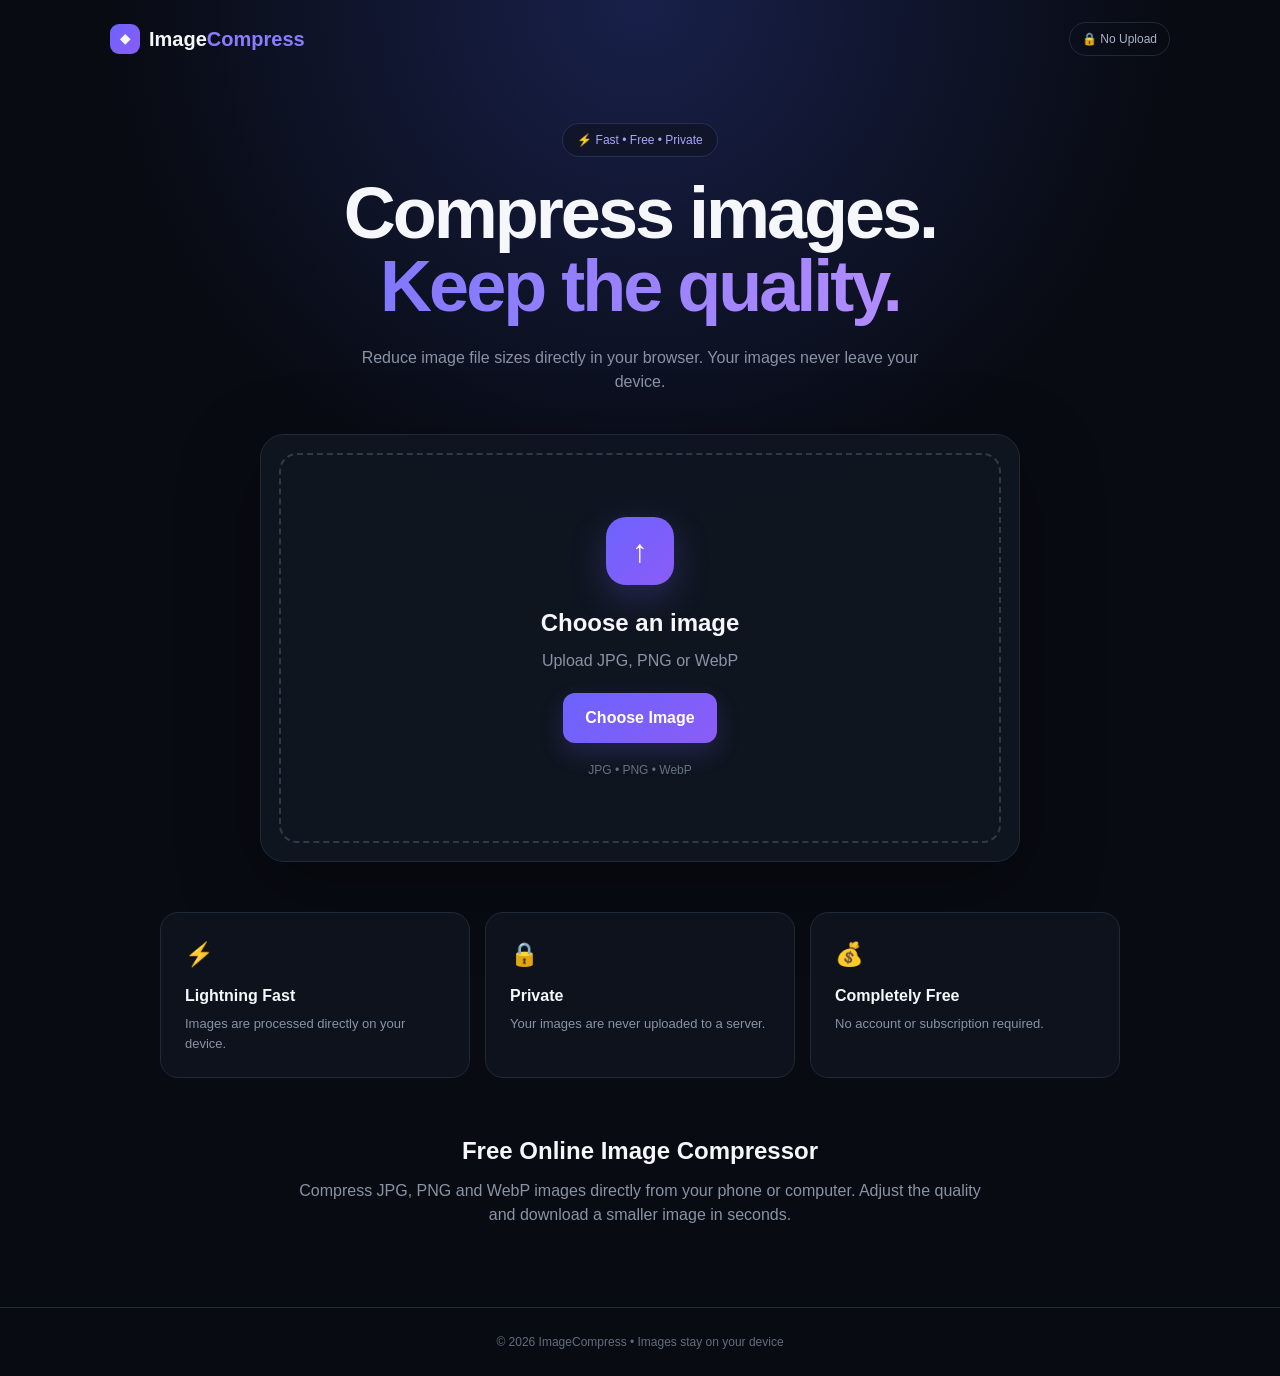
==== index.html @ a323fa03 "Update index.html" ====
<!DOCTYPE html>
<html lang="en">

<head>
    <meta charset="UTF-8">

    <meta name="viewport"
          content="width=device-width, initial-scale=1.0">

    <meta name="description"
          content="Compress JPG, PNG and WebP images online for free. Fast, private and easy to use.">

    <meta name="keywords"
          content="image compressor, compress JPG, compress PNG, compress WebP, image resizer">

    <meta name="theme-color" content="#080b12">

    <title>Free Image Compressor — JPG, PNG & WebP</title>

    <link rel="stylesheet" href="style.css">
</head>

<body>

<header class="navbar">

    <div class="logo">
        <span class="logo-icon">◆</span>

        <span>
            Image<span class="logo-highlight">Compress</span>
        </span>
    </div>

    <span class="privacy-badge">
        🔒 No Upload
    </span>

</header>


<main>

<section class="hero">

    <div class="hero-badge">
        ⚡ Fast • Free • Private
    </div>

    <h1>
        Compress images.<br>
        <span>Keep the quality.</span>
    </h1>

    <p class="hero-text">
        Reduce image file sizes directly in your browser.
        Your images never leave your device.
    </p>

</section>


<section class="compressor-card">

    <!-- UPLOAD -->

    <div id="uploadArea" class="upload-area">

        <div class="upload-icon">
            ↑
        </div>

        <h2>Choose an image</h2>

        <p>
            Upload JPG, PNG or WebP
        </p>

        <label
            for="fileInput"
            class="choose-button">

            Choose Image

        </label>

        <input
            type="file"
            id="fileInput"
            accept="image/jpeg,image/png,image/webp"
            hidden
        >

        <div class="supported">
            JPG • PNG • WebP
        </div>

    </div>


    <!-- EDITOR -->

    <div
        id="editor"
        class="editor hidden">


        <!-- IMAGE -->

        <div class="image-preview">

            <img
                id="previewImage"
                alt="Selected image">

        </div>


        <!-- FILE INFO -->

        <div class="file-info">

            <div>

                <span class="label">
                    Original
                </span>

                <strong id="originalSize">
                    —
                </strong>

            </div>


            <div>

                <span class="label">
                    Compressed
                </span>

                <strong id="compressedSize">
                    —
                </strong>

            </div>

        </div>


        <!-- FORMAT -->

        <div class="control">

            <div class="control-header">

                <label for="format">
                    Output format
                </label>

            </div>


            <select id="format">

                <option value="auto">
                    Auto
                </option>

                <option value="jpeg">
                    JPG
                </option>

                <option value="webp">
                    WebP
                </option>

                <option value="png">
                    PNG
                </option>

            </select>


            <p class="control-help">
                WebP usually gives the best size-to-quality ratio.
            </p>

        </div>


        <!-- QUALITY -->

        <div class="control quality-control">

            <div class="control-header">

                <label for="quality">
                    Compression quality
                </label>

                <span id="qualityValue">
                    80%
                </span>

            </div>


            <input
                type="range"
                id="quality"
                min="10"
                max="100"
                value="80"
            >

        </div>


        <!-- RESULT -->

        <div
            class="result hidden"
            id="result">

            <div class="saving">

                <span>
                    You saved
                </span>

                <strong id="savingPercent">
                    0%
                </strong>

            </div>

        </div>


        <!-- BUTTONS -->

        <div class="actions">

            <button
                id="compressButton"
                class="primary-button">

                Compress Image

            </button>


            <button
                id="downloadButton"
                class="download-button hidden">

                Download Image

            </button>


            <button
                id="resetButton"
                class="reset-button">

                Choose Another

            </button>

        </div>

    </div>

</section>


<!-- FEATURES -->

<section class="features">

    <div class="feature">

        <div class="feature-icon">
            ⚡
        </div>

        <h3>
            Lightning Fast
        </h3>

        <p>
            Images are processed directly on your device.
        </p>

    </div>


    <div class="feature">

        <div class="feature-icon">
            🔒
        </div>

        <h3>
            Private
        </h3>

        <p>
            Your images are never uploaded to a server.
        </p>

    </div>


    <div class="feature">

        <div class="feature-icon">
            💰
        </div>

        <h3>
            Completely Free
        </h3>

        <p>
            No account or subscription required.
        </p>

    </div>

</section>


<!-- SEO CONTENT -->

<section class="info">

    <h2>
        Free Online Image Compressor
    </h2>

    <p>
        Compress JPG, PNG and WebP images directly from
        your phone or computer. Adjust the quality and
        download a smaller image in seconds.
    </p>

</section>

</main>


<footer>

    <p>
        © 2026 ImageCompress
        • Images stay on your device
    </p>

</footer>


<script src="script.js"></script>

</body>

</html>
---- style.css ----
* {
    margin: 0;
    padding: 0;
    box-sizing: border-box;
}

:root {
    --bg: #080b12;
    --card: #101621;
    --border: #202938;
    --text: #f5f7fb;
    --muted: #8993a5;
    --accent: #6c63ff;
    --accent2: #8b5cf6;
    --success: #35d07f;
}

body {
    min-height: 100vh;
    background:
        radial-gradient(circle at 50% 0%, #18204a 0%, transparent 35%),
        var(--bg);
    color: var(--text);
    font-family: Arial, Helvetica, sans-serif;
    line-height: 1.5;
}

.navbar {
    width: 100%;
    max-width: 1100px;
    margin: auto;
    padding: 22px 20px;
    display: flex;
    align-items: center;
    justify-content: space-between;
}

.logo {
    display: flex;
    align-items: center;
    gap: 9px;
    font-size: 20px;
    font-weight: 700;
}

.logo-icon {
    width: 30px;
    height: 30px;
    display: grid;
    place-items: center;
    border-radius: 9px;
    background: linear-gradient(135deg, var(--accent), var(--accent2));
    font-size: 13px;
}

.logo-highlight {
    color: #8b7cff;
}

.privacy-badge {
    padding: 7px 12px;
    border: 1px solid var(--border);
    border-radius: 20px;
    color: #aab3c3;
    font-size: 12px;
}

main {
    width: 100%;
    max-width: 1000px;
    margin: auto;
    padding: 45px 20px 80px;
}

.hero {
    text-align: center;
    max-width: 720px;
    margin: 0 auto 40px;
}

.hero-badge {
    display: inline-block;
    padding: 7px 14px;
    border: 1px solid #292e52;
    background: #11152a;
    color: #aaa4ff;
    border-radius: 30px;
    font-size: 12px;
    margin-bottom: 20px;
}

.hero h1 {
    font-size: clamp(42px, 8vw, 72px);
    line-height: 1.02;
    letter-spacing: -3px;
}

.hero h1 span {
    background: linear-gradient(90deg, #8178ff, #b28cff);
    -webkit-background-clip: text;
    background-clip: text;
    color: transparent;
}

.hero-text {
    max-width: 600px;
    margin: 22px auto 0;
    color: var(--muted);
    font-size: 16px;
}

.compressor-card {
    max-width: 760px;
    margin: auto;
    padding: 18px;
    border: 1px solid var(--border);
    background: rgba(16, 22, 33, 0.92);
    border-radius: 24px;
    box-shadow: 0 25px 80px rgba(0, 0, 0, 0.35);
}

.upload-area {
    min-height: 390px;
    border: 2px dashed #30394a;
    border-radius: 18px;
    display: flex;
    flex-direction: column;
    align-items: center;
    justify-content: center;
    padding: 30px 20px;
    text-align: center;
    transition: 0.25s ease;
}

.upload-area:hover,
.upload-area.dragging {
    border-color: var(--accent);
    background: rgba(108, 99, 255, 0.05);
}

.upload-icon {
    width: 68px;
    height: 68px;
    border-radius: 20px;
    display: grid;
    place-items: center;
    font-size: 32px;
    color: white;
    background: linear-gradient(135deg, var(--accent), var(--accent2));
    box-shadow: 0 12px 35px rgba(108, 99, 255, 0.25);
    margin-bottom: 20px;
}

.upload-area h2 {
    font-size: 24px;
}

.upload-area p {
    color: var(--muted);
    margin: 8px 0 20px;
}

.choose-button,
button {
    border: none;
    cursor: pointer;
    font: inherit;
}

.choose-button {
    padding: 13px 22px;
    border-radius: 12px;
    color: white;
    font-weight: 700;
    background: linear-gradient(135deg, var(--accent), var(--accent2));
    box-shadow: 0 10px 25px rgba(108, 99, 255, 0.2);
}

.supported {
    margin-top: 18px;
    color: #667184;
    font-size: 12px;
}

.hidden {
    display: none !important;
}

.editor {
    padding: 12px;
}

.image-preview {
    width: 100%;
    min-height: 250px;
    max-height: 450px;
    border-radius: 16px;
    overflow: hidden;
    background:
        repeating-conic-gradient(#202631 0% 25%, #171c25 0% 50%)
        50% / 24px 24px;
    display: flex;
    justify-content: center;
    align-items: center;
}

.image-preview img {
    max-width: 100%;
    max-height: 450px;
    display: block;
    object-fit: contain;
}

.file-info {
    display: grid;
    grid-template-columns: 1fr 1fr;
    gap: 12px;
    margin: 18px 0;
}

.file-info > div {
    padding: 15px;
    border: 1px solid var(--border);
    background: #0c111a;
    border-radius: 14px;
}

.label {
    display: block;
    color: var(--muted);
    font-size: 12px;
    margin-bottom: 4px;
}

.file-info strong {
    font-size: 18px;
}

.control {
    padding: 18px;
    border: 1px solid var(--border);
    border-radius: 16px;
    background: #0c111a;
}

.control-header {
    display: flex;
    justify-content: space-between;
    margin-bottom: 14px;
}

.control-header label {
    font-weight: 600;
}

#qualityValue {
    color: #aaa4ff;
    font-weight: 700;
}

input[type="range"] {
    width: 100%;
    accent-color: var(--accent);
}

.result {
    margin-top: 14px;
    padding: 15px;
    border-radius: 14px;
    background: rgba(53, 208, 127, 0.08);
    border: 1px solid rgba(53, 208, 127, 0.2);
}

.saving {
    display: flex;
    align-items: center;
    justify-content: space-between;
    color: #9da8b8;
}

.saving strong {
    color: var(--success);
    font-size: 22px;
}

.actions {
    display: grid;
    gap: 10px;
    margin-top: 16px;
}

.primary-button,
.download-button,
.reset-button {
    width: 100%;
    padding: 14px;
    border-radius: 12px;
    font-weight: 700;
}

.primary-button {
    color: white;
    background: linear-gradient(135deg, var(--accent), var(--accent2));
}

.download-button {
    color: white;
    background: #208a5a;
}

.reset-button {
    color: #aeb7c6;
    background: #171d28;
    border: 1px solid var(--border);
}

.features {
    display: grid;
    grid-template-columns: repeat(3, 1fr);
    gap: 15px;
    margin: 50px auto 0;
}

.feature {
    padding: 24px;
    border: 1px solid var(--border);
    background: rgba(16, 22, 33, 0.7);
    border-radius: 18px;
}

.feature-icon {
    font-size: 23px;
    margin-bottom: 13px;
}

.feature h3 {
    font-size: 16px;
    margin-bottom: 6px;
}

.feature p {
    color: var(--muted);
    font-size: 13px;
}

.info {
    max-width: 700px;
    margin: 55px auto 0;
    text-align: center;
}

.info h2 {
    margin-bottom: 10px;
}

.info p {
    color: var(--muted);
}

footer {
    border-top: 1px solid var(--border);
    padding: 25px 20px;
    text-align: center;
    color: #626d7d;
    font-size: 12px;
}

@media (max-width: 650px) {

    .navbar {
        padding: 17px 15px;
    }

    .privacy-badge {
        font-size: 10px;
    }

    main {
        padding: 35px 14px 60px;
    }

    .hero h1 {
        font-size: 44px;
        letter-spacing: -2px;
    }

    .hero-text {
        font-size: 14px;
    }

    .compressor-card {
        padding: 10px;
        border-radius: 20px;
    }

    .upload-area {
        min-height: 330px;
    }

    .features {
        grid-template-columns: 1fr;
    }

    .feature {
        padding: 20px;
    }

    .file-info {
        grid-template-columns: 1fr;
    }
}
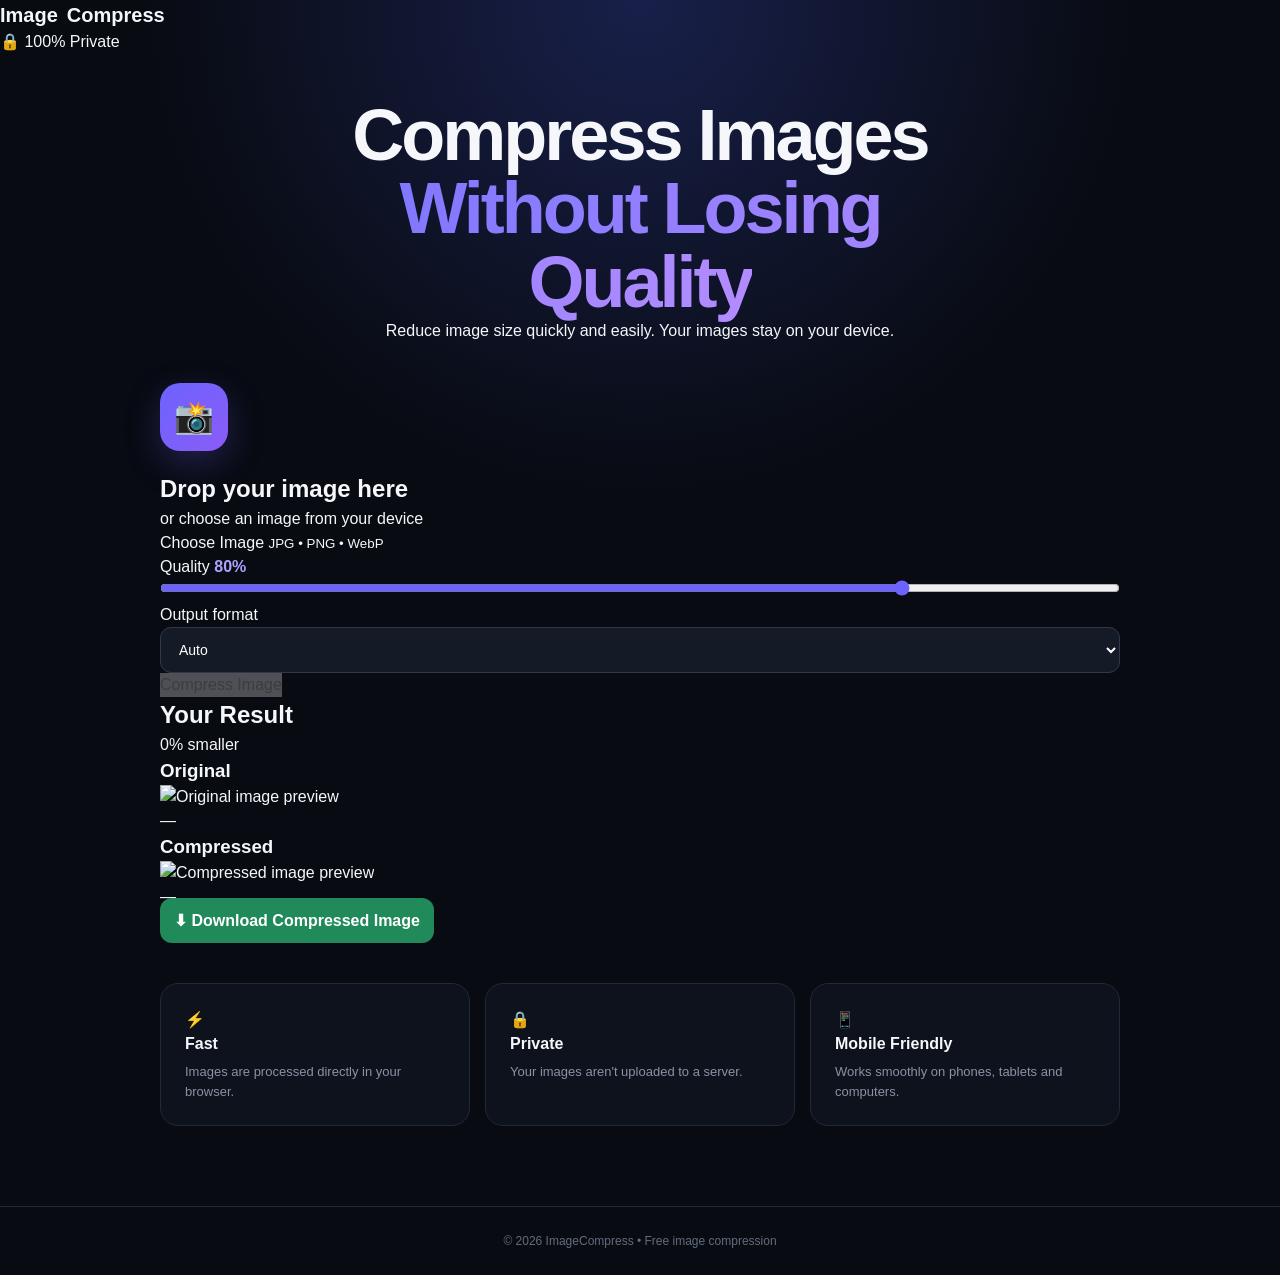
==== commit 3ce2a8c8: "Update index.html" ====
--- a/index.html
+++ b/index.html
@@ -1,368 +1,160 @@
 <!DOCTYPE html>
 <html lang="en">
+<head>
+  <meta charset="UTF-8">
+  <meta name="viewport" content="width=device-width, initial-scale=1.0">
 
-<head>
-    <meta charset="UTF-8">
+  <title>ImageCompress — Compress Images Online</title>
+  <meta name="description" content="Compress JPG, PNG and WebP images online for free. Fast, private and easy to use.">
+  <meta name="keywords" content="image compressor, compress image, JPG compressor, PNG compressor, WebP compressor">
 
-    <meta name="viewport"
-          content="width=device-width, initial-scale=1.0">
-
-    <meta name="description"
-          content="Compress JPG, PNG and WebP images online for free. Fast, private and easy to use.">
-
-    <meta name="keywords"
-          content="image compressor, compress JPG, compress PNG, compress WebP, image resizer">
-
-    <meta name="theme-color" content="#080b12">
-
-    <title>Free Image Compressor — JPG, PNG & WebP</title>
-
-    <link rel="stylesheet" href="style.css">
+  <link rel="stylesheet" href="style.css">
 </head>
 
 <body>
 
-<header class="navbar">
+  <header class="header">
+    <div class="logo">Image<span>Compress</span></div>
+    <div class="privacy">🔒 100% Private</div>
+  </header>
 
-    <div class="logo">
-        <span class="logo-icon">◆</span>
+  <main>
 
-        <span>
-            Image<span class="logo-highlight">Compress</span>
-        </span>
-    </div>
+    <section class="hero">
+      <h1>Compress Images<br><span>Without Losing Quality</span></h1>
+      <p>Reduce image size quickly and easily. Your images stay on your device.</p>
+    </section>
 
-    <span class="privacy-badge">
-        🔒 No Upload
-    </span>
+    <section class="compressor">
 
-</header>
+      <div class="upload-box" id="uploadBox">
 
+        <div class="upload-icon">📸</div>
 
-<main>
+        <h2>Drop your image here</h2>
+        <p>or choose an image from your device</p>
 
-<section class="hero">
-
-    <div class="hero-badge">
-        ⚡ Fast • Free • Private
-    </div>
-
-    <h1>
-        Compress images.<br>
-        <span>Keep the quality.</span>
-    </h1>
-
-    <p class="hero-text">
-        Reduce image file sizes directly in your browser.
-        Your images never leave your device.
-    </p>
-
-</section>
-
-
-<section class="compressor-card">
-
-    <!-- UPLOAD -->
-
-    <div id="uploadArea" class="upload-area">
-
-        <div class="upload-icon">
-            ↑
-        </div>
-
-        <h2>Choose an image</h2>
-
-        <p>
-            Upload JPG, PNG or WebP
-        </p>
-
-        <label
-            for="fileInput"
-            class="choose-button">
-
-            Choose Image
-
+        <label for="fileInput" class="upload-button">
+          Choose Image
         </label>
 
         <input
-            type="file"
-            id="fileInput"
-            accept="image/jpeg,image/png,image/webp"
-            hidden
+          type="file"
+          id="fileInput"
+          accept="image/jpeg,image/png,image/webp"
+          hidden
         >
 
-        <div class="supported">
-            JPG • PNG • WebP
+        <small>JPG • PNG • WebP</small>
+
+      </div>
+
+      <div class="controls">
+
+        <div class="control-group">
+          <label for="quality">
+            Quality
+            <strong id="qualityValue">80%</strong>
+          </label>
+
+          <input
+            type="range"
+            id="quality"
+            min="10"
+            max="100"
+            value="80"
+          >
         </div>
 
-    </div>
+        <div class="control-group">
+          <label for="format">Output format</label>
 
-
-    <!-- EDITOR -->
-
-    <div
-        id="editor"
-        class="editor hidden">
-
-
-        <!-- IMAGE -->
-
-        <div class="image-preview">
-
-            <img
-                id="previewImage"
-                alt="Selected image">
-
+          <select id="format">
+            <option value="auto">Auto</option>
+            <option value="jpeg">JPG</option>
+            <option value="webp">WebP</option>
+            <option value="png">PNG</option>
+          </select>
         </div>
 
+      </div>
 
-        <!-- FILE INFO -->
+      <button id="compressBtn" class="compress-button" disabled>
+        Compress Image
+      </button>
 
-        <div class="file-info">
+    </section>
 
-            <div>
+    <!-- RESULTS -->
 
-                <span class="label">
-                    Original
-                </span>
+    <section class="results" id="results">
 
-                <strong id="originalSize">
-                    —
-                </strong>
+      <div class="result-header">
+        <h2>Your Result</h2>
+        <span id="savings">0% smaller</span>
+      </div>
 
-            </div>
+      <div class="preview-grid">
 
+        <div class="preview-card">
+          <h3>Original</h3>
 
-            <div>
+          <div class="preview-image">
+            <img id="originalPreview" alt="Original image preview">
+          </div>
 
-                <span class="label">
-                    Compressed
-                </span>
-
-                <strong id="compressedSize">
-                    —
-                </strong>
-
-            </div>
-
+          <p id="originalSize">—</p>
         </div>
 
+        <div class="preview-card">
+          <h3>Compressed</h3>
 
-        <!-- FORMAT -->
+          <div class="preview-image">
+            <img id="compressedPreview" alt="Compressed image preview">
+          </div>
 
-        <div class="control">
-
-            <div class="control-header">
-
-                <label for="format">
-                    Output format
-                </label>
-
-            </div>
-
-
-            <select id="format">
-
-                <option value="auto">
-                    Auto
-                </option>
-
-                <option value="jpeg">
-                    JPG
-                </option>
-
-                <option value="webp">
-                    WebP
-                </option>
-
-                <option value="png">
-                    PNG
-                </option>
-
-            </select>
-
-
-            <p class="control-help">
-                WebP usually gives the best size-to-quality ratio.
-            </p>
-
+          <p id="compressedSize">—</p>
         </div>
 
+      </div>
 
-        <!-- QUALITY -->
+      <a id="downloadBtn" class="download-button">
+        ⬇ Download Compressed Image
+      </a>
 
-        <div class="control quality-control">
+    </section>
 
-            <div class="control-header">
+    <!-- FEATURES -->
 
-                <label for="quality">
-                    Compression quality
-                </label>
+    <section class="features">
 
-                <span id="qualityValue">
-                    80%
-                </span>
+      <div class="feature">
+        <div>⚡</div>
+        <h3>Fast</h3>
+        <p>Images are processed directly in your browser.</p>
+      </div>
 
-            </div>
+      <div class="feature">
+        <div>🔒</div>
+        <h3>Private</h3>
+        <p>Your images aren't uploaded to a server.</p>
+      </div>
 
+      <div class="feature">
+        <div>📱</div>
+        <h3>Mobile Friendly</h3>
+        <p>Works smoothly on phones, tablets and computers.</p>
+      </div>
 
-            <input
-                type="range"
-                id="quality"
-                min="10"
-                max="100"
-                value="80"
-            >
+    </section>
 
-        </div>
+  </main>
 
+  <footer>
+    <p>© 2026 ImageCompress • Free image compression</p>
+  </footer>
 
-        <!-- RESULT -->
-
-        <div
-            class="result hidden"
-            id="result">
-
-            <div class="saving">
-
-                <span>
-                    You saved
-                </span>
-
-                <strong id="savingPercent">
-                    0%
-                </strong>
-
-            </div>
-
-        </div>
-
-
-        <!-- BUTTONS -->
-
-        <div class="actions">
-
-            <button
-                id="compressButton"
-                class="primary-button">
-
-                Compress Image
-
-            </button>
-
-
-            <button
-                id="downloadButton"
-                class="download-button hidden">
-
-                Download Image
-
-            </button>
-
-
-            <button
-                id="resetButton"
-                class="reset-button">
-
-                Choose Another
-
-            </button>
-
-        </div>
-
-    </div>
-
-</section>
-
-
-<!-- FEATURES -->
-
-<section class="features">
-
-    <div class="feature">
-
-        <div class="feature-icon">
-            ⚡
-        </div>
-
-        <h3>
-            Lightning Fast
-        </h3>
-
-        <p>
-            Images are processed directly on your device.
-        </p>
-
-    </div>
-
-
-    <div class="feature">
-
-        <div class="feature-icon">
-            🔒
-        </div>
-
-        <h3>
-            Private
-        </h3>
-
-        <p>
-            Your images are never uploaded to a server.
-        </p>
-
-    </div>
-
-
-    <div class="feature">
-
-        <div class="feature-icon">
-            💰
-        </div>
-
-        <h3>
-            Completely Free
-        </h3>
-
-        <p>
-            No account or subscription required.
-        </p>
-
-    </div>
-
-</section>
-
-
-<!-- SEO CONTENT -->
-
-<section class="info">
-
-    <h2>
-        Free Online Image Compressor
-    </h2>
-
-    <p>
-        Compress JPG, PNG and WebP images directly from
-        your phone or computer. Adjust the quality and
-        download a smaller image in seconds.
-    </p>
-
-</section>
-
-</main>
-
-
-<footer>
-
-    <p>
-        © 2026 ImageCompress
-        • Images stay on your device
-    </p>
-
-</footer>
-
-
-<script src="script.js"></script>
+  <script src="script.js"></script>
 
 </body>
-
 </html>
--- a/style.css
+++ b/style.css
@@ -18,18 +18,34 @@
 body {
     min-height: 100vh;
     background:
-        radial-gradient(circle at 50% 0%, #18204a 0%, transparent 35%),
+        radial-gradient(
+            circle at 50% 0%,
+            #18204a 0%,
+            transparent 35%
+        ),
         var(--bg);
+
     color: var(--text);
-    font-family: Arial, Helvetica, sans-serif;
+
+    font-family:
+        Arial,
+        Helvetica,
+        sans-serif;
+
     line-height: 1.5;
 }
+
+
+/* NAVBAR */
 
 .navbar {
     width: 100%;
     max-width: 1100px;
+
     margin: auto;
+
     padding: 22px 20px;
+
     display: flex;
     align-items: center;
     justify-content: space-between;
@@ -38,7 +54,9 @@
 .logo {
     display: flex;
     align-items: center;
+
     gap: 9px;
+
     font-size: 20px;
     font-weight: 700;
 }
@@ -46,10 +64,19 @@
 .logo-icon {
     width: 30px;
     height: 30px;
+
     display: grid;
     place-items: center;
+
     border-radius: 9px;
-    background: linear-gradient(135deg, var(--accent), var(--accent2));
+
+    background:
+        linear-gradient(
+            135deg,
+            var(--accent),
+            var(--accent2)
+        );
+
     font-size: 13px;
 }
 
@@ -59,95 +86,202 @@
 
 .privacy-badge {
     padding: 7px 12px;
+
     border: 1px solid var(--border);
+
     border-radius: 20px;
+
     color: #aab3c3;
+
     font-size: 12px;
 }
+
+
+/* MAIN */
 
 main {
     width: 100%;
     max-width: 1000px;
+
     margin: auto;
+
     padding: 45px 20px 80px;
 }
+
+
+/* HERO */
 
 .hero {
     text-align: center;
+
     max-width: 720px;
-    margin: 0 auto 40px;
+
+    margin:
+        0 auto 40px;
 }
 
 .hero-badge {
     display: inline-block;
+
     padding: 7px 14px;
-    border: 1px solid #292e52;
+
+    border:
+        1px solid #292e52;
+
     background: #11152a;
+
     color: #aaa4ff;
+
     border-radius: 30px;
+
     font-size: 12px;
+
     margin-bottom: 20px;
 }
 
 .hero h1 {
-    font-size: clamp(42px, 8vw, 72px);
+    font-size:
+        clamp(
+            42px,
+            8vw,
+            72px
+        );
+
     line-height: 1.02;
+
     letter-spacing: -3px;
 }
 
 .hero h1 span {
-    background: linear-gradient(90deg, #8178ff, #b28cff);
+    background:
+        linear-gradient(
+            90deg,
+            #8178ff,
+            #b28cff
+        );
+
     -webkit-background-clip: text;
     background-clip: text;
+
     color: transparent;
 }
 
 .hero-text {
     max-width: 600px;
-    margin: 22px auto 0;
+
+    margin:
+        22px auto 0;
+
     color: var(--muted);
+
     font-size: 16px;
 }
+
+
+/* COMPRESSOR */
 
 .compressor-card {
     max-width: 760px;
+
     margin: auto;
+
     padding: 18px;
-    border: 1px solid var(--border);
-    background: rgba(16, 22, 33, 0.92);
+
+    border:
+        1px solid var(--border);
+
+    background:
+        rgba(
+            16,
+            22,
+            33,
+            0.92
+        );
+
     border-radius: 24px;
-    box-shadow: 0 25px 80px rgba(0, 0, 0, 0.35);
-}
+
+    box-shadow:
+        0 25px 80px
+        rgba(
+            0,
+            0,
+            0,
+            0.35
+        );
+}
+
+
+/* UPLOAD */
 
 .upload-area {
     min-height: 390px;
-    border: 2px dashed #30394a;
+
+    border:
+        2px dashed
+        #30394a;
+
     border-radius: 18px;
+
     display: flex;
+
     flex-direction: column;
+
     align-items: center;
+
     justify-content: center;
+
     padding: 30px 20px;
+
     text-align: center;
-    transition: 0.25s ease;
+
+    transition:
+        0.25s ease;
 }
 
 .upload-area:hover,
 .upload-area.dragging {
-    border-color: var(--accent);
-    background: rgba(108, 99, 255, 0.05);
+
+    border-color:
+        var(--accent);
+
+    background:
+        rgba(
+            108,
+            99,
+            255,
+            0.05
+        );
 }
 
 .upload-icon {
     width: 68px;
     height: 68px;
+
     border-radius: 20px;
+
     display: grid;
     place-items: center;
+
     font-size: 32px;
+
     color: white;
-    background: linear-gradient(135deg, var(--accent), var(--accent2));
-    box-shadow: 0 12px 35px rgba(108, 99, 255, 0.25);
+
+    background:
+        linear-gradient(
+            135deg,
+            var(--accent),
+            var(--accent2)
+        );
+
+    box-shadow:
+        0 12px 35px
+        rgba(
+            108,
+            99,
+            255,
+            0.25
+        );
+
     margin-bottom: 20px;
 }
 
@@ -157,78 +291,143 @@
 
 .upload-area p {
     color: var(--muted);
-    margin: 8px 0 20px;
+
+    margin:
+        8px 0 20px;
 }
 
 .choose-button,
 button {
     border: none;
+
     cursor: pointer;
+
     font: inherit;
 }
 
 .choose-button {
-    padding: 13px 22px;
+    padding:
+        13px 22px;
+
     border-radius: 12px;
+
     color: white;
+
     font-weight: 700;
-    background: linear-gradient(135deg, var(--accent), var(--accent2));
-    box-shadow: 0 10px 25px rgba(108, 99, 255, 0.2);
+
+    background:
+        linear-gradient(
+            135deg,
+            var(--accent),
+            var(--accent2)
+        );
+
+    box-shadow:
+        0 10px 25px
+        rgba(
+            108,
+            99,
+            255,
+            0.2
+        );
 }
 
 .supported {
     margin-top: 18px;
+
     color: #667184;
+
     font-size: 12px;
 }
+
+
+/* HIDDEN */
 
 .hidden {
     display: none !important;
 }
 
+
+/* EDITOR */
+
 .editor {
     padding: 12px;
 }
 
+
+/* IMAGE */
+
 .image-preview {
     width: 100%;
+
     min-height: 250px;
+
     max-height: 450px;
+
     border-radius: 16px;
+
     overflow: hidden;
-    background:
-        repeating-conic-gradient(#202631 0% 25%, #171c25 0% 50%)
+
+    background:
+        repeating-conic-gradient(
+            #202631 0% 25%,
+            #171c25 0% 50%
+        )
         50% / 24px 24px;
+
     display: flex;
+
     justify-content: center;
+
     align-items: center;
 }
 
 .image-preview img {
     max-width: 100%;
+
     max-height: 450px;
+
     display: block;
+
     object-fit: contain;
 }
+
+
+/* FILE INFO */
 
 .file-info {
     display: grid;
-    grid-template-columns: 1fr 1fr;
+
+    grid-template-columns:
+        1fr 1fr;
+
     gap: 12px;
-    margin: 18px 0;
+
+    margin:
+        18px 0;
 }
 
 .file-info > div {
+
     padding: 15px;
-    border: 1px solid var(--border);
-    background: #0c111a;
+
+    border:
+        1px solid
+        var(--border);
+
+    background:
+        #0c111a;
+
     border-radius: 14px;
 }
 
 .label {
     display: block;
+
     color: var(--muted);
+
     font-size: 12px;
+
     margin-bottom: 4px;
 }
 
@@ -236,176 +435,385 @@
     font-size: 18px;
 }
 
+
+/* CONTROL */
+
 .control {
+
     padding: 18px;
-    border: 1px solid var(--border);
+
+    border:
+        1px solid
+        var(--border);
+
     border-radius: 16px;
-    background: #0c111a;
+
+    background:
+        #0c111a;
+
+    margin-top: 12px;
 }
 
 .control-header {
+
     display: flex;
-    justify-content: space-between;
+
+    justify-content:
+        space-between;
+
+    align-items: center;
+
     margin-bottom: 14px;
 }
 
 .control-header label {
+
     font-weight: 600;
 }
 
 #qualityValue {
+
     color: #aaa4ff;
+
     font-weight: 700;
 }
 
+
+/* FORMAT SELECT */
+
+#format {
+
+    width: 100%;
+
+    padding: 13px 14px;
+
+    border:
+        1px solid
+        #30394a;
+
+    border-radius: 11px;
+
+    background:
+        #151b26;
+
+    color: white;
+
+    outline: none;
+
+    font-size: 14px;
+
+    cursor: pointer;
+}
+
+#format:focus {
+
+    border-color:
+        var(--accent);
+}
+
+.control-help {
+
+    margin-top: 9px;
+
+    color:
+        #667184;
+
+    font-size: 12px;
+}
+
+
+/* SLIDER */
+
 input[type="range"] {
+
     width: 100%;
-    accent-color: var(--accent);
-}
+
+    accent-color:
+        var(--accent);
+
+    cursor: pointer;
+}
+
+
+/* RESULT */
 
 .result {
+
     margin-top: 14px;
+
     padding: 15px;
+
     border-radius: 14px;
-    background: rgba(53, 208, 127, 0.08);
-    border: 1px solid rgba(53, 208, 127, 0.2);
+
+    background:
+        rgba(
+            53,
+            208,
+            127,
+            0.08
+        );
+
+    border:
+        1px solid
+        rgba(
+            53,
+            208,
+            127,
+            0.2
+        );
 }
 
 .saving {
+
     display: flex;
+
     align-items: center;
-    justify-content: space-between;
-    color: #9da8b8;
+
+    justify-content:
+        space-between;
+
+    color:
+        #9da8b8;
 }
 
 .saving strong {
-    color: var(--success);
+
+    color:
+        var(--success);
+
     font-size: 22px;
 }
 
+
+/* BUTTONS */
+
 .actions {
+
     display: grid;
+
     gap: 10px;
+
     margin-top: 16px;
 }
 
 .primary-button,
 .download-button,
 .reset-button {
+
     width: 100%;
+
     padding: 14px;
+
     border-radius: 12px;
+
     font-weight: 700;
 }
 
 .primary-button {
+
     color: white;
-    background: linear-gradient(135deg, var(--accent), var(--accent2));
+
+    background:
+        linear-gradient(
+            135deg,
+            var(--accent),
+            var(--accent2)
+        );
+}
+
+.primary-button:disabled {
+
+    opacity: 0.6;
+
+    cursor: wait;
 }
 
 .download-button {
+
     color: white;
-    background: #208a5a;
+
+    background:
+        #208a5a;
 }
 
 .reset-button {
-    color: #aeb7c6;
-    background: #171d28;
-    border: 1px solid var(--border);
-}
+
+    color:
+        #aeb7c6;
+
+    background:
+        #171d28;
+
+    border:
+        1px solid
+        var(--border);
+}
+
+
+/* FEATURES */
 
 .features {
+
     display: grid;
-    grid-template-columns: repeat(3, 1fr);
+
+    grid-template-columns:
+        repeat(3, 1fr);
+
     gap: 15px;
-    margin: 50px auto 0;
+
+    margin:
+        50px auto 0;
 }
 
 .feature {
+
     padding: 24px;
-    border: 1px solid var(--border);
-    background: rgba(16, 22, 33, 0.7);
+
+    border:
+        1px solid
+        var(--border);
+
+    background:
+        rgba(
+            16,
+            22,
+            33,
+            0.7
+        );
+
     border-radius: 18px;
 }
 
 .feature-icon {
+
     font-size: 23px;
+
     margin-bottom: 13px;
 }
 
 .feature h3 {
+
     font-size: 16px;
+
     margin-bottom: 6px;
 }
 
 .feature p {
-    color: var(--muted);
+
+    color:
+        var(--muted);
+
     font-size: 13px;
 }
 
+
+/* INFO */
+
 .info {
+
     max-width: 700px;
-    margin: 55px auto 0;
+
+    margin:
+        55px auto 0;
+
     text-align: center;
 }
 
 .info h2 {
+
     margin-bottom: 10px;
 }
 
 .info p {
-    color: var(--muted);
-}
+
+    color:
+        var(--muted);
+}
+
+
+/* FOOTER */
 
 footer {
-    border-top: 1px solid var(--border);
-    padding: 25px 20px;
+
+    border-top:
+        1px solid
+        var(--border);
+
+    padding:
+        25px 20px;
+
     text-align: center;
-    color: #626d7d;
+
+    color:
+        #626d7d;
+
     font-size: 12px;
 }
 
+
+/* MOBILE */
+
 @media (max-width: 650px) {
 
     .navbar {
-        padding: 17px 15px;
+
+        padding:
+            17px 15px;
     }
 
     .privacy-badge {
+
         font-size: 10px;
     }
 
     main {
-        padding: 35px 14px 60px;
+
+        padding:
+            35px 14px 60px;
     }
 
     .hero h1 {
+
         font-size: 44px;
-        letter-spacing: -2px;
+
+        letter-spacing:
+            -2px;
     }
 
     .hero-text {
+
         font-size: 14px;
     }
 
     .compressor-card {
+
         padding: 10px;
-        border-radius: 20px;
+
+        border-radius:
+            20px;
     }
 
     .upload-area {
-        min-height: 330px;
+
+        min-height:
+            330px;
     }
 
     .features {
-        grid-template-columns: 1fr;
+
+        grid-template-columns:
+            1fr;
     }
 
     .feature {
+
         padding: 20px;
     }
 
     .file-info {
-        grid-template-columns: 1fr;
-    }
-}
+
+        grid-template-columns:
+            1fr;
+    }
+
+}
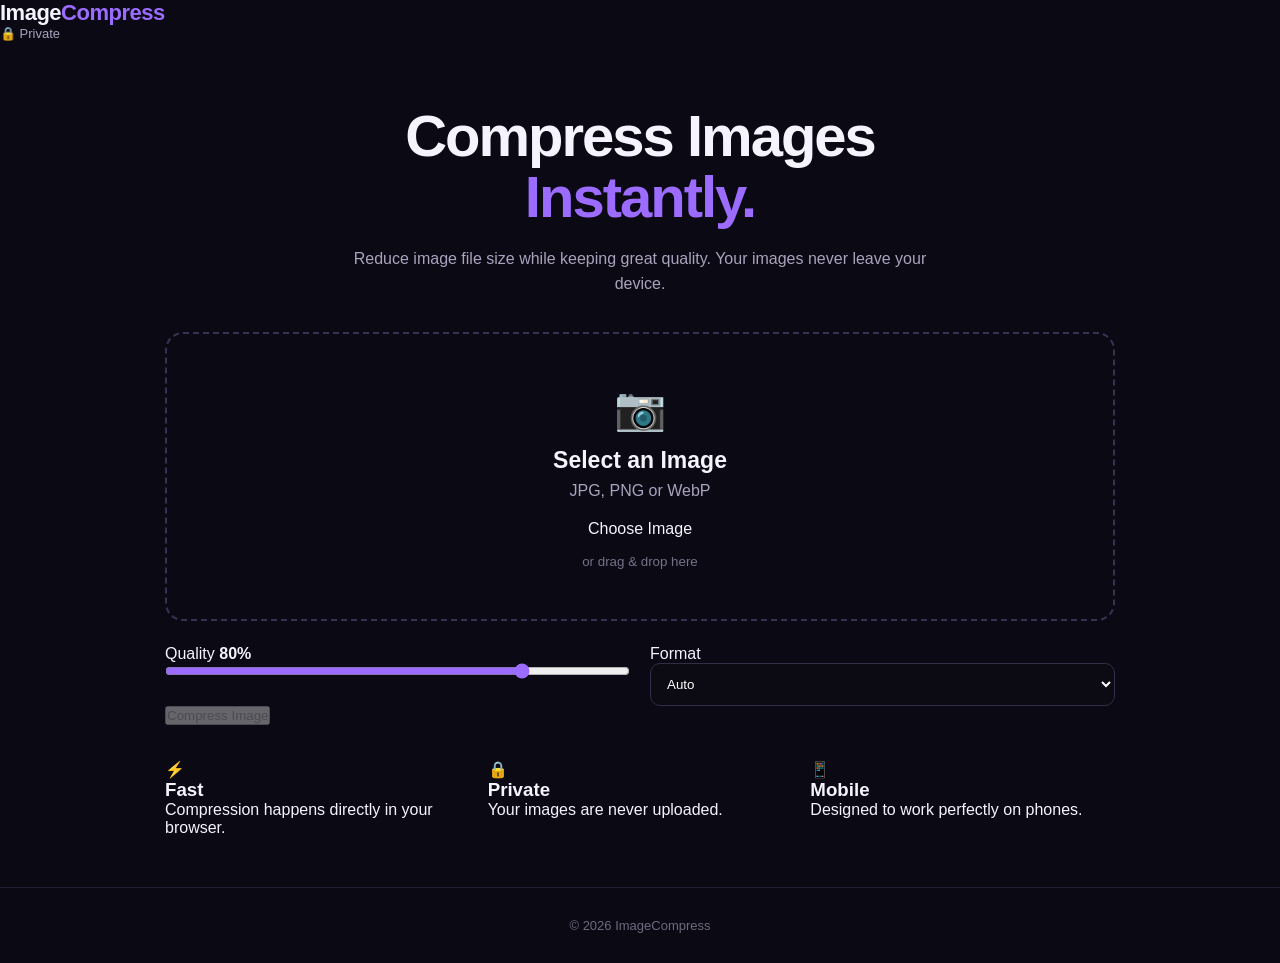
==== commit 40af6515: "Update index.html" ====
--- a/index.html
+++ b/index.html
@@ -1,160 +1,176 @@
 <!DOCTYPE html>
 <html lang="en">
 <head>
-  <meta charset="UTF-8">
-  <meta name="viewport" content="width=device-width, initial-scale=1.0">
+    <meta charset="UTF-8">
+    <meta name="viewport" content="width=device-width, initial-scale=1.0">
 
-  <title>ImageCompress — Compress Images Online</title>
-  <meta name="description" content="Compress JPG, PNG and WebP images online for free. Fast, private and easy to use.">
-  <meta name="keywords" content="image compressor, compress image, JPG compressor, PNG compressor, WebP compressor">
+    <title>ImageCompress - Free Online Image Compressor</title>
 
-  <link rel="stylesheet" href="style.css">
+    <meta name="description"
+        content="Compress JPG, PNG and WebP images online for free. Fast, private and works directly in your browser.">
+
+    <link rel="stylesheet" href="style.css">
 </head>
 
 <body>
 
-  <header class="header">
+<header>
     <div class="logo">Image<span>Compress</span></div>
-    <div class="privacy">🔒 100% Private</div>
-  </header>
+    <div class="privacy">🔒 Private</div>
+</header>
 
-  <main>
+<main>
 
     <section class="hero">
-      <h1>Compress Images<br><span>Without Losing Quality</span></h1>
-      <p>Reduce image size quickly and easily. Your images stay on your device.</p>
+        <h1>Compress Images<br><span>Instantly.</span></h1>
+        <p>
+            Reduce image file size while keeping great quality.
+            Your images never leave your device.
+        </p>
     </section>
 
-    <section class="compressor">
 
-      <div class="upload-box" id="uploadBox">
+    <section class="tool">
 
-        <div class="upload-icon">📸</div>
+        <div class="upload-box" id="uploadBox">
 
-        <h2>Drop your image here</h2>
-        <p>or choose an image from your device</p>
+            <div class="upload-icon">📷</div>
 
-        <label for="fileInput" class="upload-button">
-          Choose Image
-        </label>
+            <h2>Select an Image</h2>
 
-        <input
-          type="file"
-          id="fileInput"
-          accept="image/jpeg,image/png,image/webp"
-          hidden
-        >
+            <p>JPG, PNG or WebP</p>
 
-        <small>JPG • PNG • WebP</small>
+            <label for="fileInput" class="choose-btn">
+                Choose Image
+            </label>
 
-      </div>
+            <input
+                type="file"
+                id="fileInput"
+                accept="image/jpeg,image/png,image/webp"
+                hidden
+            >
 
-      <div class="controls">
+            <small>or drag & drop here</small>
 
-        <div class="control-group">
-          <label for="quality">
-            Quality
-            <strong id="qualityValue">80%</strong>
-          </label>
-
-          <input
-            type="range"
-            id="quality"
-            min="10"
-            max="100"
-            value="80"
-          >
         </div>
 
-        <div class="control-group">
-          <label for="format">Output format</label>
 
-          <select id="format">
-            <option value="auto">Auto</option>
-            <option value="jpeg">JPG</option>
-            <option value="webp">WebP</option>
-            <option value="png">PNG</option>
-          </select>
+        <div class="controls">
+
+            <div>
+                <label>
+                    Quality
+                    <b id="qualityValue">80%</b>
+                </label>
+
+                <input
+                    type="range"
+                    id="quality"
+                    min="10"
+                    max="100"
+                    value="80"
+                >
+            </div>
+
+
+            <div>
+                <label for="format">Format</label>
+
+                <select id="format">
+                    <option value="auto">Auto</option>
+                    <option value="jpeg">JPG</option>
+                    <option value="webp">WebP</option>
+                    <option value="png">PNG</option>
+                </select>
+            </div>
+
         </div>
 
-      </div>
 
-      <button id="compressBtn" class="compress-button" disabled>
-        Compress Image
-      </button>
+        <button id="compressBtn" disabled>
+            Compress Image
+        </button>
 
     </section>
 
-    <!-- RESULTS -->
 
     <section class="results" id="results">
 
-      <div class="result-header">
-        <h2>Your Result</h2>
-        <span id="savings">0% smaller</span>
-      </div>
-
-      <div class="preview-grid">
-
-        <div class="preview-card">
-          <h3>Original</h3>
-
-          <div class="preview-image">
-            <img id="originalPreview" alt="Original image preview">
-          </div>
-
-          <p id="originalSize">—</p>
+        <div class="result-title">
+            <h2>Compression Result</h2>
+            <span id="savings">Waiting...</span>
         </div>
 
-        <div class="preview-card">
-          <h3>Compressed</h3>
 
-          <div class="preview-image">
-            <img id="compressedPreview" alt="Compressed image preview">
-          </div>
+        <div class="preview-grid">
 
-          <p id="compressedSize">—</p>
+            <div class="preview-card">
+
+                <h3>Original</h3>
+
+                <div class="preview">
+                    <img id="originalPreview" alt="Original image">
+                </div>
+
+                <p id="originalSize">—</p>
+
+            </div>
+
+
+            <div class="preview-card">
+
+                <h3>Compressed</h3>
+
+                <div class="preview">
+                    <img id="compressedPreview" alt="Compressed image">
+                </div>
+
+                <p id="compressedSize">—</p>
+
+            </div>
+
         </div>
 
-      </div>
 
-      <a id="downloadBtn" class="download-button">
-        ⬇ Download Compressed Image
-      </a>
+        <a id="downloadBtn" class="download-btn">
+            ⬇ Download Image
+        </a>
 
     </section>
 
-    <!-- FEATURES -->
 
     <section class="features">
 
-      <div class="feature">
-        <div>⚡</div>
-        <h3>Fast</h3>
-        <p>Images are processed directly in your browser.</p>
-      </div>
+        <div>
+            <strong>⚡</strong>
+            <h3>Fast</h3>
+            <p>Compression happens directly in your browser.</p>
+        </div>
 
-      <div class="feature">
-        <div>🔒</div>
-        <h3>Private</h3>
-        <p>Your images aren't uploaded to a server.</p>
-      </div>
+        <div>
+            <strong>🔒</strong>
+            <h3>Private</h3>
+            <p>Your images are never uploaded.</p>
+        </div>
 
-      <div class="feature">
-        <div>📱</div>
-        <h3>Mobile Friendly</h3>
-        <p>Works smoothly on phones, tablets and computers.</p>
-      </div>
+        <div>
+            <strong>📱</strong>
+            <h3>Mobile</h3>
+            <p>Designed to work perfectly on phones.</p>
+        </div>
 
     </section>
 
-  </main>
+</main>
 
-  <footer>
-    <p>© 2026 ImageCompress • Free image compression</p>
-  </footer>
 
-  <script src="script.js"></script>
+<footer>
+    © 2026 ImageCompress
+</footer>
+
+
+<script src="script.js"></script>
 
 </body>
 </html>
--- a/style.css
+++ b/style.css
@@ -1,819 +1,354 @@
 * {
+    box-sizing: border-box;
     margin: 0;
     padding: 0;
-    box-sizing: border-box;
-}
-
-:root {
-    --bg: #080b12;
-    --card: #101621;
-    --border: #202938;
-    --text: #f5f7fb;
-    --muted: #8993a5;
-    --accent: #6c63ff;
-    --accent2: #8b5cf6;
-    --success: #35d07f;
 }
 
 body {
+    font-family: Arial, sans-serif;
+    background: #0b0914;
+    color: #f5f3ff;
     min-height: 100vh;
-    background:
-        radial-gradient(
-            circle at 50% 0%,
-            #18204a 0%,
-            transparent 35%
-        ),
-        var(--bg);
-
-    color: var(--text);
-
-    font-family:
-        Arial,
-        Helvetica,
-        sans-serif;
-
-    line-height: 1.5;
-}
-
-
-/* NAVBAR */
-
-.navbar {
-    width: 100%;
-    max-width: 1100px;
-
+}
+
+.header {
+    width: 100%;
+    padding: 20px 6%;
+    display: flex;
+    justify-content: space-between;
+    align-items: center;
+    border-bottom: 1px solid #211d32;
+}
+
+.logo {
+    font-size: 22px;
+    font-weight: 800;
+    letter-spacing: -0.5px;
+}
+
+.logo span {
+    color: #9b6cff;
+}
+
+.privacy {
+    font-size: 13px;
+    color: #aaa3bd;
+}
+
+main {
+    width: min(950px, 92%);
     margin: auto;
-
-    padding: 22px 20px;
-
+}
+
+.hero {
+    text-align: center;
+    padding: 65px 10px 35px;
+}
+
+.hero h1 {
+    font-size: clamp(34px, 7vw, 58px);
+    line-height: 1.05;
+    letter-spacing: -2px;
+}
+
+.hero h1 span {
+    color: #9b6cff;
+}
+
+.hero p {
+    max-width: 600px;
+    margin: 18px auto 0;
+    color: #aaa3bd;
+    line-height: 1.6;
+}
+
+.compressor {
+    background: #12101c;
+    border: 1px solid #262139;
+    border-radius: 22px;
+    padding: 24px;
+    box-shadow: 0 15px 50px rgba(0, 0, 0, 0.25);
+}
+
+.upload-box {
+    border: 2px dashed #393151;
+    border-radius: 18px;
+    padding: 50px 20px;
+    text-align: center;
+    transition: 0.2s;
+}
+
+.upload-box.dragging {
+    border-color: #9b6cff;
+    background: #181326;
+}
+
+.upload-icon {
+    font-size: 42px;
+    margin-bottom: 14px;
+}
+
+.upload-box h2 {
+    font-size: 23px;
+    margin-bottom: 8px;
+}
+
+.upload-box p {
+    color: #aaa3bd;
+    margin-bottom: 20px;
+}
+
+.upload-box small {
+    display: block;
+    margin-top: 16px;
+    color: #777188;
+}
+
+.upload-button {
+    display: inline-block;
+    background: #8f5cff;
+    color: white;
+    padding: 13px 24px;
+    border-radius: 11px;
+    font-weight: 700;
+    cursor: pointer;
+}
+
+.upload-button:active {
+    transform: scale(0.97);
+}
+
+.controls {
+    display: grid;
+    grid-template-columns: 1fr 1fr;
+    gap: 20px;
+    margin-top: 24px;
+}
+
+.control-group label {
+    display: flex;
+    justify-content: space-between;
+    margin-bottom: 10px;
+    color: #c8c2d6;
+    font-size: 14px;
+}
+
+.control-group strong {
+    color: #9b6cff;
+}
+
+input[type="range"] {
+    width: 100%;
+    accent-color: #9b6cff;
+}
+
+select {
+    width: 100%;
+    padding: 12px;
+    border-radius: 10px;
+    border: 1px solid #342c48;
+    background: #0c0a13;
+    color: white;
+    outline: none;
+}
+
+.compress-button {
+    width: 100%;
+    margin-top: 25px;
+    padding: 15px;
+    border: 0;
+    border-radius: 12px;
+    background: #8f5cff;
+    color: white;
+    font-size: 16px;
+    font-weight: 800;
+    cursor: pointer;
+}
+
+.compress-button:disabled {
+    opacity: 0.45;
+    cursor: not-allowed;
+}
+
+/* RESULTS */
+
+.results {
+    display: none;
+    margin-top: 30px;
+    background: #12101c;
+    border: 1px solid #262139;
+    border-radius: 22px;
+    padding: 24px;
+}
+
+.result-header {
+    display: flex;
+    justify-content: space-between;
+    align-items: center;
+    gap: 15px;
+    margin-bottom: 20px;
+}
+
+.result-header h2 {
+    font-size: 23px;
+}
+
+#savings {
+    background: #211938;
+    color: #b999ff;
+    padding: 7px 12px;
+    border-radius: 20px;
+    font-size: 13px;
+    font-weight: 700;
+}
+
+/* PREVIEW */
+
+.preview-grid {
+    display: grid;
+    grid-template-columns: 1fr 1fr;
+    gap: 18px;
+}
+
+.preview-card {
+    background: #0c0a13;
+    border: 1px solid #262139;
+    border-radius: 16px;
+    padding: 15px;
+}
+
+.preview-card h3 {
+    font-size: 15px;
+    margin-bottom: 12px;
+    color: #d9d4e5;
+}
+
+.preview-image {
+    width: 100%;
+    height: 260px;
+    border-radius: 12px;
+    overflow: hidden;
+    background: #171421;
     display: flex;
     align-items: center;
-    justify-content: space-between;
-}
-
-.logo {
-    display: flex;
-    align-items: center;
-
-    gap: 9px;
-
-    font-size: 20px;
-    font-weight: 700;
-}
-
-.logo-icon {
-    width: 30px;
-    height: 30px;
-
+    justify-content: center;
+}
+
+.preview-image img {
+    width: 100%;
+    height: 100%;
+    object-fit: contain;
+    display: block;
+}
+
+.preview-card p {
+    margin-top: 12px;
+    color: #aaa3bd;
+    font-size: 13px;
+}
+
+/* DOWNLOAD */
+
+.download-button {
+    display: block;
+    width: 100%;
+    text-align: center;
+    margin-top: 20px;
+    padding: 15px;
+    border-radius: 12px;
+    background: #8f5cff;
+    color: white;
+    font-weight: 800;
+    text-decoration: none;
+}
+
+/* FEATURES */
+
+.features {
     display: grid;
-    place-items: center;
-
-    border-radius: 9px;
-
-    background:
-        linear-gradient(
-            135deg,
-            var(--accent),
-            var(--accent2)
-        );
-
+    grid-template-columns: repeat(3, 1fr);
+    gap: 18px;
+    margin: 35px 0 50px;
+}
+
+.feature {
+    background: #12101c;
+    border: 1px solid #262139;
+    border-radius: 18px;
+    padding: 24px;
+}
+
+.feature > div {
+    font-size: 27px;
+    margin-bottom: 15px;
+}
+
+.feature h3 {
+    margin-bottom: 8px;
+}
+
+.feature p {
+    color: #aaa3bd;
+    font-size: 14px;
+    line-height: 1.5;
+}
+
+footer {
+    text-align: center;
+    padding: 30px 20px;
+    border-top: 1px solid #211d32;
+    color: #706a7e;
     font-size: 13px;
 }
 
-.logo-highlight {
-    color: #8b7cff;
-}
-
-.privacy-badge {
-    padding: 7px 12px;
-
-    border: 1px solid var(--border);
-
-    border-radius: 20px;
-
-    color: #aab3c3;
-
-    font-size: 12px;
-}
-
-
-/* MAIN */
-
-main {
-    width: 100%;
-    max-width: 1000px;
-
-    margin: auto;
-
-    padding: 45px 20px 80px;
-}
-
-
-/* HERO */
-
-.hero {
-    text-align: center;
-
-    max-width: 720px;
-
-    margin:
-        0 auto 40px;
-}
-
-.hero-badge {
-    display: inline-block;
-
-    padding: 7px 14px;
-
-    border:
-        1px solid #292e52;
-
-    background: #11152a;
-
-    color: #aaa4ff;
-
-    border-radius: 30px;
-
-    font-size: 12px;
-
-    margin-bottom: 20px;
-}
-
-.hero h1 {
-    font-size:
-        clamp(
-            42px,
-            8vw,
-            72px
-        );
-
-    line-height: 1.02;
-
-    letter-spacing: -3px;
-}
-
-.hero h1 span {
-    background:
-        linear-gradient(
-            90deg,
-            #8178ff,
-            #b28cff
-        );
-
-    -webkit-background-clip: text;
-    background-clip: text;
-
-    color: transparent;
-}
-
-.hero-text {
-    max-width: 600px;
-
-    margin:
-        22px auto 0;
-
-    color: var(--muted);
-
-    font-size: 16px;
-}
-
-
-/* COMPRESSOR */
-
-.compressor-card {
-    max-width: 760px;
-
-    margin: auto;
-
-    padding: 18px;
-
-    border:
-        1px solid var(--border);
-
-    background:
-        rgba(
-            16,
-            22,
-            33,
-            0.92
-        );
-
-    border-radius: 24px;
-
-    box-shadow:
-        0 25px 80px
-        rgba(
-            0,
-            0,
-            0,
-            0.35
-        );
-}
-
-
-/* UPLOAD */
-
-.upload-area {
-    min-height: 390px;
-
-    border:
-        2px dashed
-        #30394a;
-
-    border-radius: 18px;
-
-    display: flex;
-
-    flex-direction: column;
-
-    align-items: center;
-
-    justify-content: center;
-
-    padding: 30px 20px;
-
-    text-align: center;
-
-    transition:
-        0.25s ease;
-}
-
-.upload-area:hover,
-.upload-area.dragging {
-
-    border-color:
-        var(--accent);
-
-    background:
-        rgba(
-            108,
-            99,
-            255,
-            0.05
-        );
-}
-
-.upload-icon {
-    width: 68px;
-    height: 68px;
-
-    border-radius: 20px;
-
-    display: grid;
-    place-items: center;
-
-    font-size: 32px;
-
-    color: white;
-
-    background:
-        linear-gradient(
-            135deg,
-            var(--accent),
-            var(--accent2)
-        );
-
-    box-shadow:
-        0 12px 35px
-        rgba(
-            108,
-            99,
-            255,
-            0.25
-        );
-
-    margin-bottom: 20px;
-}
-
-.upload-area h2 {
-    font-size: 24px;
-}
-
-.upload-area p {
-    color: var(--muted);
-
-    margin:
-        8px 0 20px;
-}
-
-.choose-button,
-button {
-    border: none;
-
-    cursor: pointer;
-
-    font: inherit;
-}
-
-.choose-button {
-    padding:
-        13px 22px;
-
-    border-radius: 12px;
-
-    color: white;
-
-    font-weight: 700;
-
-    background:
-        linear-gradient(
-            135deg,
-            var(--accent),
-            var(--accent2)
-        );
-
-    box-shadow:
-        0 10px 25px
-        rgba(
-            108,
-            99,
-            255,
-            0.2
-        );
-}
-
-.supported {
-    margin-top: 18px;
-
-    color: #667184;
-
-    font-size: 12px;
-}
-
-
-/* HIDDEN */
-
-.hidden {
-    display: none !important;
-}
-
-
-/* EDITOR */
-
-.editor {
-    padding: 12px;
-}
-
-
-/* IMAGE */
-
-.image-preview {
-    width: 100%;
-
-    min-height: 250px;
-
-    max-height: 450px;
-
-    border-radius: 16px;
-
-    overflow: hidden;
-
-    background:
-        repeating-conic-gradient(
-            #202631 0% 25%,
-            #171c25 0% 50%
-        )
-        50% / 24px 24px;
-
-    display: flex;
-
-    justify-content: center;
-
-    align-items: center;
-}
-
-.image-preview img {
-    max-width: 100%;
-
-    max-height: 450px;
-
-    display: block;
-
-    object-fit: contain;
-}
-
-
-/* FILE INFO */
-
-.file-info {
-    display: grid;
-
-    grid-template-columns:
-        1fr 1fr;
-
-    gap: 12px;
-
-    margin:
-        18px 0;
-}
-
-.file-info > div {
-
-    padding: 15px;
-
-    border:
-        1px solid
-        var(--border);
-
-    background:
-        #0c111a;
-
-    border-radius: 14px;
-}
-
-.label {
-    display: block;
-
-    color: var(--muted);
-
-    font-size: 12px;
-
-    margin-bottom: 4px;
-}
-
-.file-info strong {
-    font-size: 18px;
-}
-
-
-/* CONTROL */
-
-.control {
-
-    padding: 18px;
-
-    border:
-        1px solid
-        var(--border);
-
-    border-radius: 16px;
-
-    background:
-        #0c111a;
-
-    margin-top: 12px;
-}
-
-.control-header {
-
-    display: flex;
-
-    justify-content:
-        space-between;
-
-    align-items: center;
-
-    margin-bottom: 14px;
-}
-
-.control-header label {
-
-    font-weight: 600;
-}
-
-#qualityValue {
-
-    color: #aaa4ff;
-
-    font-weight: 700;
-}
-
-
-/* FORMAT SELECT */
-
-#format {
-
-    width: 100%;
-
-    padding: 13px 14px;
-
-    border:
-        1px solid
-        #30394a;
-
-    border-radius: 11px;
-
-    background:
-        #151b26;
-
-    color: white;
-
-    outline: none;
-
-    font-size: 14px;
-
-    cursor: pointer;
-}
-
-#format:focus {
-
-    border-color:
-        var(--accent);
-}
-
-.control-help {
-
-    margin-top: 9px;
-
-    color:
-        #667184;
-
-    font-size: 12px;
-}
-
-
-/* SLIDER */
-
-input[type="range"] {
-
-    width: 100%;
-
-    accent-color:
-        var(--accent);
-
-    cursor: pointer;
-}
-
-
-/* RESULT */
-
-.result {
-
-    margin-top: 14px;
-
-    padding: 15px;
-
-    border-radius: 14px;
-
-    background:
-        rgba(
-            53,
-            208,
-            127,
-            0.08
-        );
-
-    border:
-        1px solid
-        rgba(
-            53,
-            208,
-            127,
-            0.2
-        );
-}
-
-.saving {
-
-    display: flex;
-
-    align-items: center;
-
-    justify-content:
-        space-between;
-
-    color:
-        #9da8b8;
-}
-
-.saving strong {
-
-    color:
-        var(--success);
-
-    font-size: 22px;
-}
-
-
-/* BUTTONS */
-
-.actions {
-
-    display: grid;
-
-    gap: 10px;
-
-    margin-top: 16px;
-}
-
-.primary-button,
-.download-button,
-.reset-button {
-
-    width: 100%;
-
-    padding: 14px;
-
-    border-radius: 12px;
-
-    font-weight: 700;
-}
-
-.primary-button {
-
-    color: white;
-
-    background:
-        linear-gradient(
-            135deg,
-            var(--accent),
-            var(--accent2)
-        );
-}
-
-.primary-button:disabled {
-
-    opacity: 0.6;
-
-    cursor: wait;
-}
-
-.download-button {
-
-    color: white;
-
-    background:
-        #208a5a;
-}
-
-.reset-button {
-
-    color:
-        #aeb7c6;
-
-    background:
-        #171d28;
-
-    border:
-        1px solid
-        var(--border);
-}
-
-
-/* FEATURES */
-
-.features {
-
-    display: grid;
-
-    grid-template-columns:
-        repeat(3, 1fr);
-
-    gap: 15px;
-
-    margin:
-        50px auto 0;
-}
-
-.feature {
-
-    padding: 24px;
-
-    border:
-        1px solid
-        var(--border);
-
-    background:
-        rgba(
-            16,
-            22,
-            33,
-            0.7
-        );
-
-    border-radius: 18px;
-}
-
-.feature-icon {
-
-    font-size: 23px;
-
-    margin-bottom: 13px;
-}
-
-.feature h3 {
-
-    font-size: 16px;
-
-    margin-bottom: 6px;
-}
-
-.feature p {
-
-    color:
-        var(--muted);
-
-    font-size: 13px;
-}
-
-
-/* INFO */
-
-.info {
-
-    max-width: 700px;
-
-    margin:
-        55px auto 0;
-
-    text-align: center;
-}
-
-.info h2 {
-
-    margin-bottom: 10px;
-}
-
-.info p {
-
-    color:
-        var(--muted);
-}
-
-
-/* FOOTER */
-
-footer {
-
-    border-top:
-        1px solid
-        var(--border);
-
-    padding:
-        25px 20px;
-
-    text-align: center;
-
-    color:
-        #626d7d;
-
-    font-size: 12px;
-}
-
-
 /* MOBILE */
 
 @media (max-width: 650px) {
 
-    .navbar {
-
-        padding:
-            17px 15px;
-    }
-
-    .privacy-badge {
-
-        font-size: 10px;
-    }
-
-    main {
-
-        padding:
-            35px 14px 60px;
+    .header {
+        padding: 17px 5%;
+    }
+
+    .logo {
+        font-size: 19px;
+    }
+
+    .privacy {
+        font-size: 11px;
+    }
+
+    .hero {
+        padding-top: 45px;
     }
 
     .hero h1 {
-
-        font-size: 44px;
-
-        letter-spacing:
-            -2px;
-    }
-
-    .hero-text {
-
-        font-size: 14px;
-    }
-
-    .compressor-card {
-
-        padding: 10px;
-
-        border-radius:
-            20px;
-    }
-
-    .upload-area {
-
-        min-height:
-            330px;
+        font-size: 38px;
+    }
+
+    .compressor,
+    .results {
+        padding: 16px;
+        border-radius: 18px;
+    }
+
+    .upload-box {
+        padding: 38px 15px;
+    }
+
+    .controls {
+        grid-template-columns: 1fr;
+        gap: 16px;
+    }
+
+    .preview-grid {
+        grid-template-columns: 1fr;
+    }
+
+    .preview-image {
+        height: 230px;
     }
 
     .features {
-
-        grid-template-columns:
-            1fr;
-    }
-
-    .feature {
-
-        padding: 20px;
-    }
-
-    .file-info {
-
-        grid-template-columns:
-            1fr;
-    }
-
+        grid-template-columns: 1fr;
+    }
 }
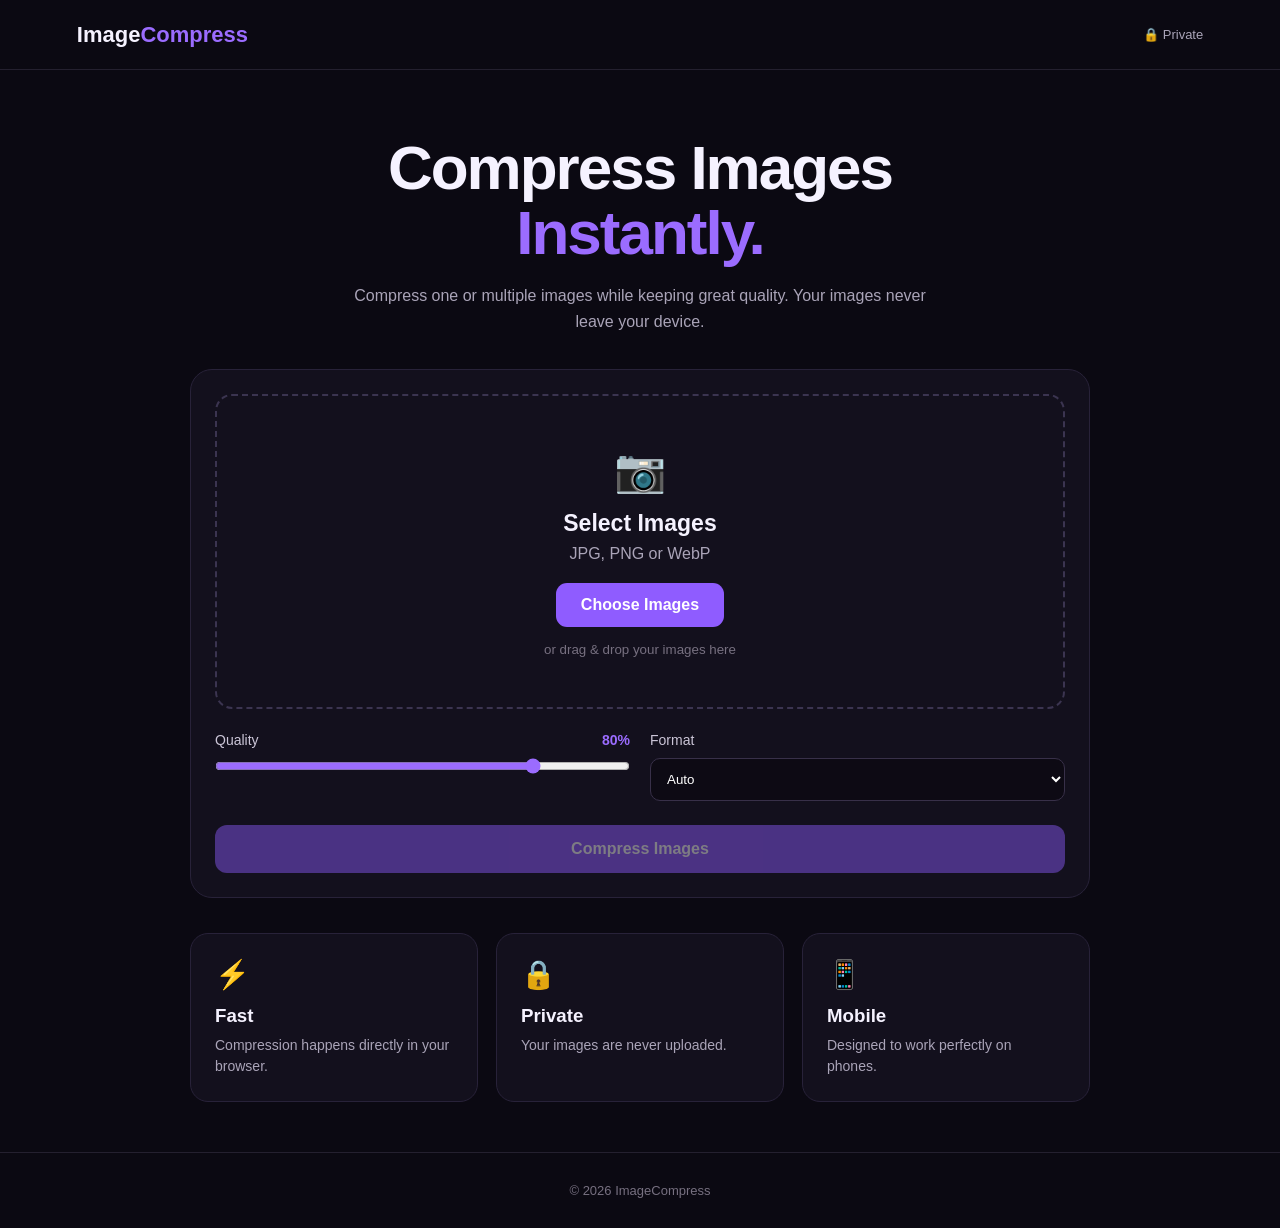
==== commit ec9367af: "Update index.html" ====
--- a/index.html
+++ b/index.html
@@ -1,5 +1,6 @@
 <!DOCTYPE html>
 <html lang="en">
+
 <head>
     <meta charset="UTF-8">
     <meta name="viewport" content="width=device-width, initial-scale=1.0">
@@ -7,7 +8,7 @@
     <title>ImageCompress - Free Online Image Compressor</title>
 
     <meta name="description"
-        content="Compress JPG, PNG and WebP images online for free. Fast, private and works directly in your browser.">
+        content="Compress multiple JPG, PNG and WebP images online for free. Fast, private and works directly in your browser.">
 
     <link rel="stylesheet" href="style.css">
 </head>
@@ -23,8 +24,9 @@
 
     <section class="hero">
         <h1>Compress Images<br><span>Instantly.</span></h1>
+
         <p>
-            Reduce image file size while keeping great quality.
+            Compress one or multiple images while keeping great quality.
             Your images never leave your device.
         </p>
     </section>
@@ -36,24 +38,28 @@
 
             <div class="upload-icon">📷</div>
 
-            <h2>Select an Image</h2>
+            <h2>Select Images</h2>
 
             <p>JPG, PNG or WebP</p>
 
             <label for="fileInput" class="choose-btn">
-                Choose Image
+                Choose Images
             </label>
 
             <input
                 type="file"
                 id="fileInput"
                 accept="image/jpeg,image/png,image/webp"
+                multiple
                 hidden
             >
 
-            <small>or drag & drop here</small>
+            <small>or drag & drop your images here</small>
 
         </div>
+
+
+        <div id="fileList" class="file-list"></div>
 
 
         <div class="controls">
@@ -89,7 +95,7 @@
 
 
         <button id="compressBtn" disabled>
-            Compress Image
+            Compress Images
         </button>
 
     </section>
@@ -98,44 +104,11 @@
     <section class="results" id="results">
 
         <div class="result-title">
-            <h2>Compression Result</h2>
+            <h2>Compression Results</h2>
             <span id="savings">Waiting...</span>
         </div>
 
-
-        <div class="preview-grid">
-
-            <div class="preview-card">
-
-                <h3>Original</h3>
-
-                <div class="preview">
-                    <img id="originalPreview" alt="Original image">
-                </div>
-
-                <p id="originalSize">—</p>
-
-            </div>
-
-
-            <div class="preview-card">
-
-                <h3>Compressed</h3>
-
-                <div class="preview">
-                    <img id="compressedPreview" alt="Compressed image">
-                </div>
-
-                <p id="compressedSize">—</p>
-
-            </div>
-
-        </div>
-
-
-        <a id="downloadBtn" class="download-btn">
-            ⬇ Download Image
-        </a>
+        <div id="resultsList"></div>
 
     </section>
 
--- a/style.css
+++ b/style.css
@@ -6,24 +6,23 @@
 
 body {
     font-family: Arial, sans-serif;
-    background: #0b0914;
-    color: #f5f3ff;
+    background: #0b0912;
+    color: #f5f2ff;
     min-height: 100vh;
 }
 
-.header {
-    width: 100%;
-    padding: 20px 6%;
+header {
+    height: 70px;
+    padding: 0 6%;
     display: flex;
+    align-items: center;
     justify-content: space-between;
-    align-items: center;
-    border-bottom: 1px solid #211d32;
+    border-bottom: 1px solid #24202f;
 }
 
 .logo {
     font-size: 22px;
     font-weight: 800;
-    letter-spacing: -0.5px;
 }
 
 .logo span {
@@ -31,12 +30,12 @@
 }
 
 .privacy {
+    color: #aaa4b8;
     font-size: 13px;
-    color: #aaa3bd;
 }
 
 main {
-    width: min(950px, 92%);
+    width: min(900px, 92%);
     margin: auto;
 }
 
@@ -46,7 +45,7 @@
 }
 
 .hero h1 {
-    font-size: clamp(34px, 7vw, 58px);
+    font-size: clamp(38px, 8vw, 62px);
     line-height: 1.05;
     letter-spacing: -2px;
 }
@@ -58,34 +57,35 @@
 .hero p {
     max-width: 600px;
     margin: 18px auto 0;
-    color: #aaa3bd;
+    color: #aaa4b8;
     line-height: 1.6;
 }
 
-.compressor {
-    background: #12101c;
-    border: 1px solid #262139;
+
+/* TOOL */
+
+.tool {
+    background: #13101d;
+    border: 1px solid #282239;
     border-radius: 22px;
     padding: 24px;
-    box-shadow: 0 15px 50px rgba(0, 0, 0, 0.25);
 }
 
 .upload-box {
-    border: 2px dashed #393151;
-    border-radius: 18px;
+    border: 2px dashed #3b3450;
+    border-radius: 17px;
     padding: 50px 20px;
     text-align: center;
-    transition: 0.2s;
 }
 
 .upload-box.dragging {
     border-color: #9b6cff;
-    background: #181326;
+    background: #19142a;
 }
 
 .upload-icon {
     font-size: 42px;
-    margin-bottom: 14px;
+    margin-bottom: 15px;
 }
 
 .upload-box h2 {
@@ -94,46 +94,45 @@
 }
 
 .upload-box p {
-    color: #aaa3bd;
+    color: #aaa4b8;
     margin-bottom: 20px;
 }
 
 .upload-box small {
     display: block;
-    margin-top: 16px;
-    color: #777188;
-}
-
-.upload-button {
+    margin-top: 15px;
+    color: #777080;
+}
+
+.choose-btn {
     display: inline-block;
+    padding: 13px 25px;
+    border-radius: 11px;
     background: #8f5cff;
     color: white;
-    padding: 13px 24px;
-    border-radius: 11px;
-    font-weight: 700;
+    font-weight: bold;
     cursor: pointer;
 }
 
-.upload-button:active {
-    transform: scale(0.97);
-}
+
+/* CONTROLS */
 
 .controls {
     display: grid;
     grid-template-columns: 1fr 1fr;
     gap: 20px;
-    margin-top: 24px;
-}
-
-.control-group label {
+    margin-top: 23px;
+}
+
+.controls label {
     display: flex;
     justify-content: space-between;
     margin-bottom: 10px;
-    color: #c8c2d6;
+    color: #cbc5d7;
     font-size: 14px;
 }
 
-.control-group strong {
+.controls b {
     color: #9b6cff;
 }
 
@@ -145,64 +144,68 @@
 select {
     width: 100%;
     padding: 12px;
+    background: #0d0a14;
+    color: white;
+    border: 1px solid #383049;
     border-radius: 10px;
-    border: 1px solid #342c48;
-    background: #0c0a13;
-    color: white;
-    outline: none;
-}
-
-.compress-button {
-    width: 100%;
-    margin-top: 25px;
+}
+
+
+/* COMPRESS BUTTON */
+
+#compressBtn {
+    width: 100%;
+    margin-top: 24px;
     padding: 15px;
-    border: 0;
+    border: none;
     border-radius: 12px;
     background: #8f5cff;
     color: white;
     font-size: 16px;
-    font-weight: 800;
+    font-weight: bold;
     cursor: pointer;
 }
 
-.compress-button:disabled {
+#compressBtn:disabled {
     opacity: 0.45;
     cursor: not-allowed;
 }
 
+
 /* RESULTS */
 
 .results {
     display: none;
-    margin-top: 30px;
-    background: #12101c;
-    border: 1px solid #262139;
+    margin-top: 28px;
+    padding: 24px;
+    background: #13101d;
+    border: 1px solid #282239;
     border-radius: 22px;
-    padding: 24px;
-}
-
-.result-header {
+}
+
+.result-title {
     display: flex;
+    align-items: center;
     justify-content: space-between;
-    align-items: center;
+    margin-bottom: 20px;
     gap: 15px;
-    margin-bottom: 20px;
-}
-
-.result-header h2 {
-    font-size: 23px;
+}
+
+.result-title h2 {
+    font-size: 22px;
 }
 
 #savings {
-    background: #211938;
-    color: #b999ff;
     padding: 7px 12px;
     border-radius: 20px;
+    background: #211936;
+    color: #b99cff;
     font-size: 13px;
-    font-weight: 700;
-}
-
-/* PREVIEW */
+    font-weight: bold;
+}
+
+
+/* PREVIEWS */
 
 .preview-grid {
     display: grid;
@@ -211,8 +214,8 @@
 }
 
 .preview-card {
-    background: #0c0a13;
-    border: 1px solid #262139;
+    background: #0d0a14;
+    border: 1px solid #282239;
     border-radius: 16px;
     padding: 15px;
 }
@@ -220,47 +223,46 @@
 .preview-card h3 {
     font-size: 15px;
     margin-bottom: 12px;
-    color: #d9d4e5;
-}
-
-.preview-image {
+}
+
+.preview {
     width: 100%;
     height: 260px;
     border-radius: 12px;
+    background: #191621;
     overflow: hidden;
-    background: #171421;
     display: flex;
     align-items: center;
     justify-content: center;
 }
 
-.preview-image img {
+.preview img {
     width: 100%;
     height: 100%;
     object-fit: contain;
-    display: block;
 }
 
 .preview-card p {
     margin-top: 12px;
-    color: #aaa3bd;
+    color: #aaa4b8;
     font-size: 13px;
 }
 
+
 /* DOWNLOAD */
 
-.download-button {
+.download-btn {
     display: block;
-    width: 100%;
-    text-align: center;
     margin-top: 20px;
     padding: 15px;
     border-radius: 12px;
+    text-align: center;
     background: #8f5cff;
     color: white;
-    font-weight: 800;
     text-decoration: none;
-}
+    font-weight: bold;
+}
+
 
 /* FEATURES */
 
@@ -271,42 +273,47 @@
     margin: 35px 0 50px;
 }
 
-.feature {
-    background: #12101c;
-    border: 1px solid #262139;
+.features div {
+    padding: 24px;
+    background: #13101d;
+    border: 1px solid #282239;
     border-radius: 18px;
-    padding: 24px;
-}
-
-.feature > div {
-    font-size: 27px;
-    margin-bottom: 15px;
-}
-
-.feature h3 {
+}
+
+.features strong {
+    display: block;
+    font-size: 28px;
+    margin-bottom: 14px;
+}
+
+.features h3 {
     margin-bottom: 8px;
 }
 
-.feature p {
-    color: #aaa3bd;
+.features p {
+    color: #aaa4b8;
     font-size: 14px;
     line-height: 1.5;
 }
 
+
+/* FOOTER */
+
 footer {
+    padding: 30px;
     text-align: center;
-    padding: 30px 20px;
-    border-top: 1px solid #211d32;
-    color: #706a7e;
+    border-top: 1px solid #24202f;
+    color: #777080;
     font-size: 13px;
 }
 
+
 /* MOBILE */
 
 @media (max-width: 650px) {
 
-    .header {
-        padding: 17px 5%;
+    header {
+        padding: 0 5%;
     }
 
     .logo {
@@ -322,10 +329,10 @@
     }
 
     .hero h1 {
-        font-size: 38px;
-    }
-
-    .compressor,
+        font-size: 40px;
+    }
+
+    .tool,
     .results {
         padding: 16px;
         border-radius: 18px;
@@ -337,14 +344,13 @@
 
     .controls {
         grid-template-columns: 1fr;
-        gap: 16px;
     }
 
     .preview-grid {
         grid-template-columns: 1fr;
     }
 
-    .preview-image {
+    .preview {
         height: 230px;
     }
 
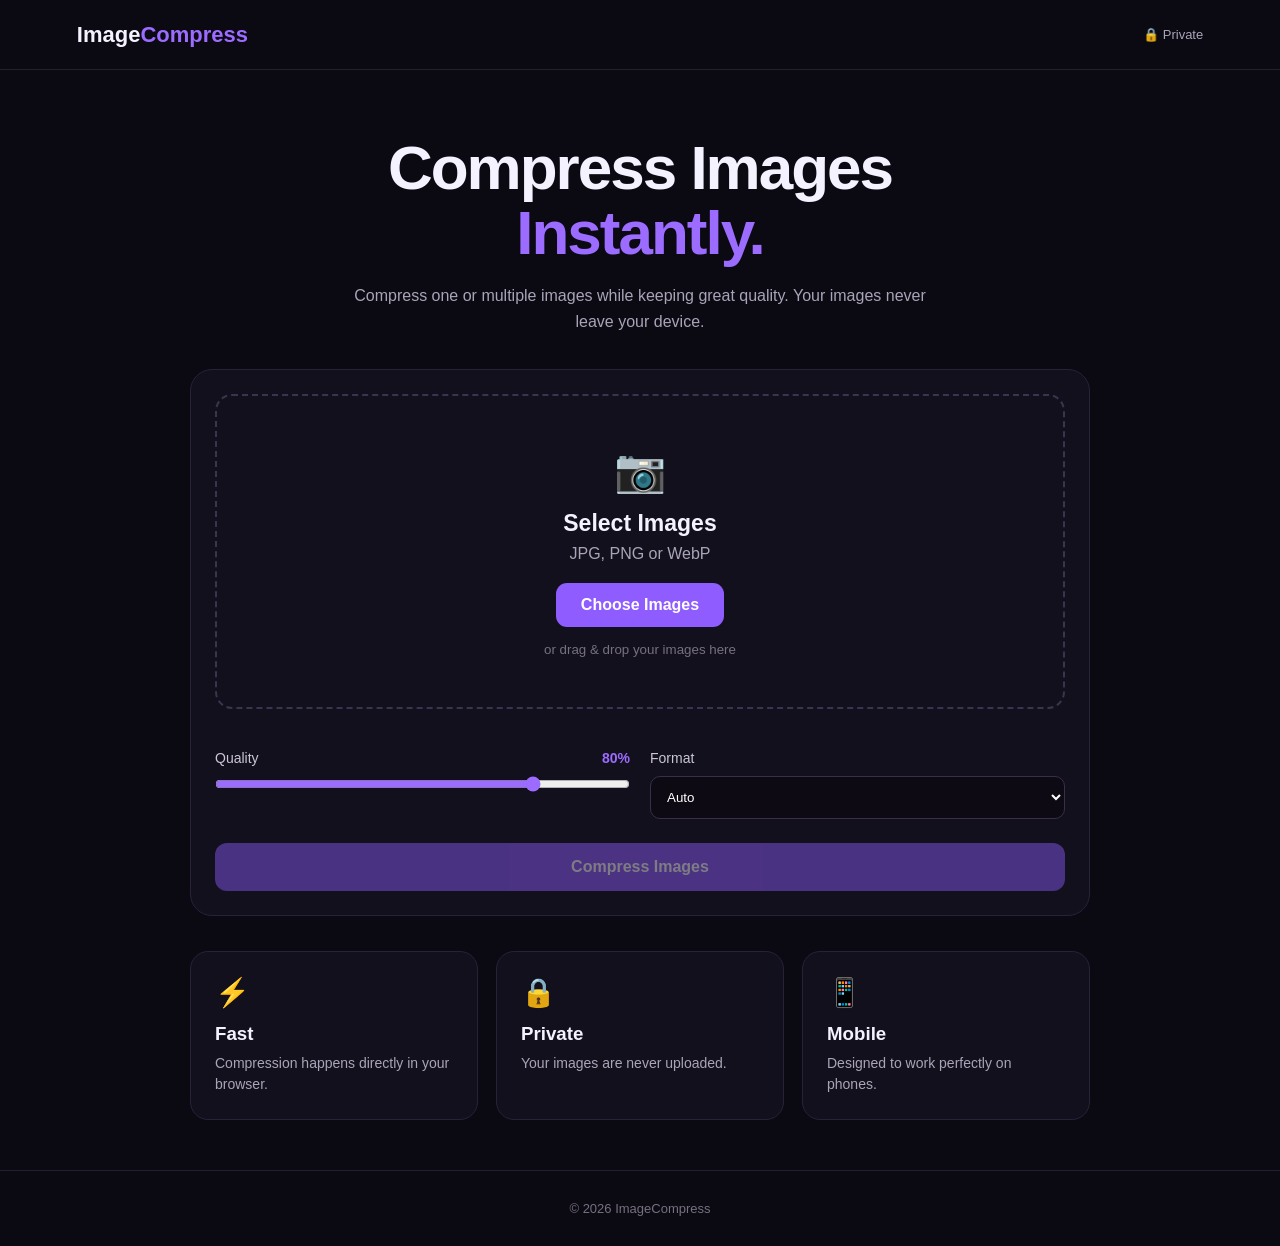
==== commit 04b7a541: "Update index.html" ====
--- a/index.html
+++ b/index.html
@@ -143,7 +143,7 @@
 </footer>
 
 
-<script src="script.js"></script>
+<script src="script.js?v=5"></script>
 
 </body>
 </html>
--- a/style.css
+++ b/style.css
@@ -76,6 +76,7 @@
     border-radius: 17px;
     padding: 50px 20px;
     text-align: center;
+    transition: 0.2s;
 }
 
 .upload-box.dragging {
@@ -112,6 +113,35 @@
     color: white;
     font-weight: bold;
     cursor: pointer;
+}
+
+
+/* FILE LIST */
+
+.file-list {
+    margin-top: 18px;
+    display: flex;
+    flex-direction: column;
+    gap: 8px;
+}
+
+.file-item {
+    display: flex;
+    align-items: center;
+    justify-content: space-between;
+    gap: 15px;
+    padding: 12px 14px;
+    border-radius: 10px;
+    background: #0d0a14;
+    border: 1px solid #282239;
+    color: #c9c3d4;
+    font-size: 13px;
+}
+
+.file-item span:first-child {
+    overflow: hidden;
+    text-overflow: ellipsis;
+    white-space: nowrap;
 }
 
 
@@ -205,46 +235,64 @@
 }
 
 
-/* PREVIEWS */
-
-.preview-grid {
+/* RESULT ITEM */
+
+.result-item {
     display: grid;
-    grid-template-columns: 1fr 1fr;
+    grid-template-columns: 150px 1fr;
     gap: 18px;
-}
-
-.preview-card {
+    padding: 15px;
+    margin-bottom: 14px;
     background: #0d0a14;
     border: 1px solid #282239;
     border-radius: 16px;
-    padding: 15px;
-}
-
-.preview-card h3 {
-    font-size: 15px;
-    margin-bottom: 12px;
-}
-
-.preview {
-    width: 100%;
-    height: 260px;
-    border-radius: 12px;
+}
+
+.result-image {
+    width: 150px;
+    height: 120px;
+    border-radius: 11px;
+    overflow: hidden;
     background: #191621;
-    overflow: hidden;
     display: flex;
     align-items: center;
     justify-content: center;
 }
 
-.preview img {
+.result-image img {
     width: 100%;
     height: 100%;
     object-fit: contain;
 }
 
-.preview-card p {
-    margin-top: 12px;
+.result-info {
+    min-width: 0;
+}
+
+.result-info strong {
+    display: block;
+    overflow: hidden;
+    text-overflow: ellipsis;
+    white-space: nowrap;
+    margin-bottom: 8px;
+}
+
+.result-info p {
     color: #aaa4b8;
+    font-size: 13px;
+    margin-bottom: 6px;
+}
+
+.result-info .saved {
+    color: #b99cff;
+    font-weight: bold;
+}
+
+.result-info .download-btn {
+    display: inline-block;
+    width: auto;
+    margin-top: 8px;
+    padding: 9px 14px;
     font-size: 13px;
 }
 
@@ -346,12 +394,13 @@
         grid-template-columns: 1fr;
     }
 
-    .preview-grid {
+    .result-item {
         grid-template-columns: 1fr;
     }
 
-    .preview {
-        height: 230px;
+    .result-image {
+        width: 100%;
+        height: 200px;
     }
 
     .features {
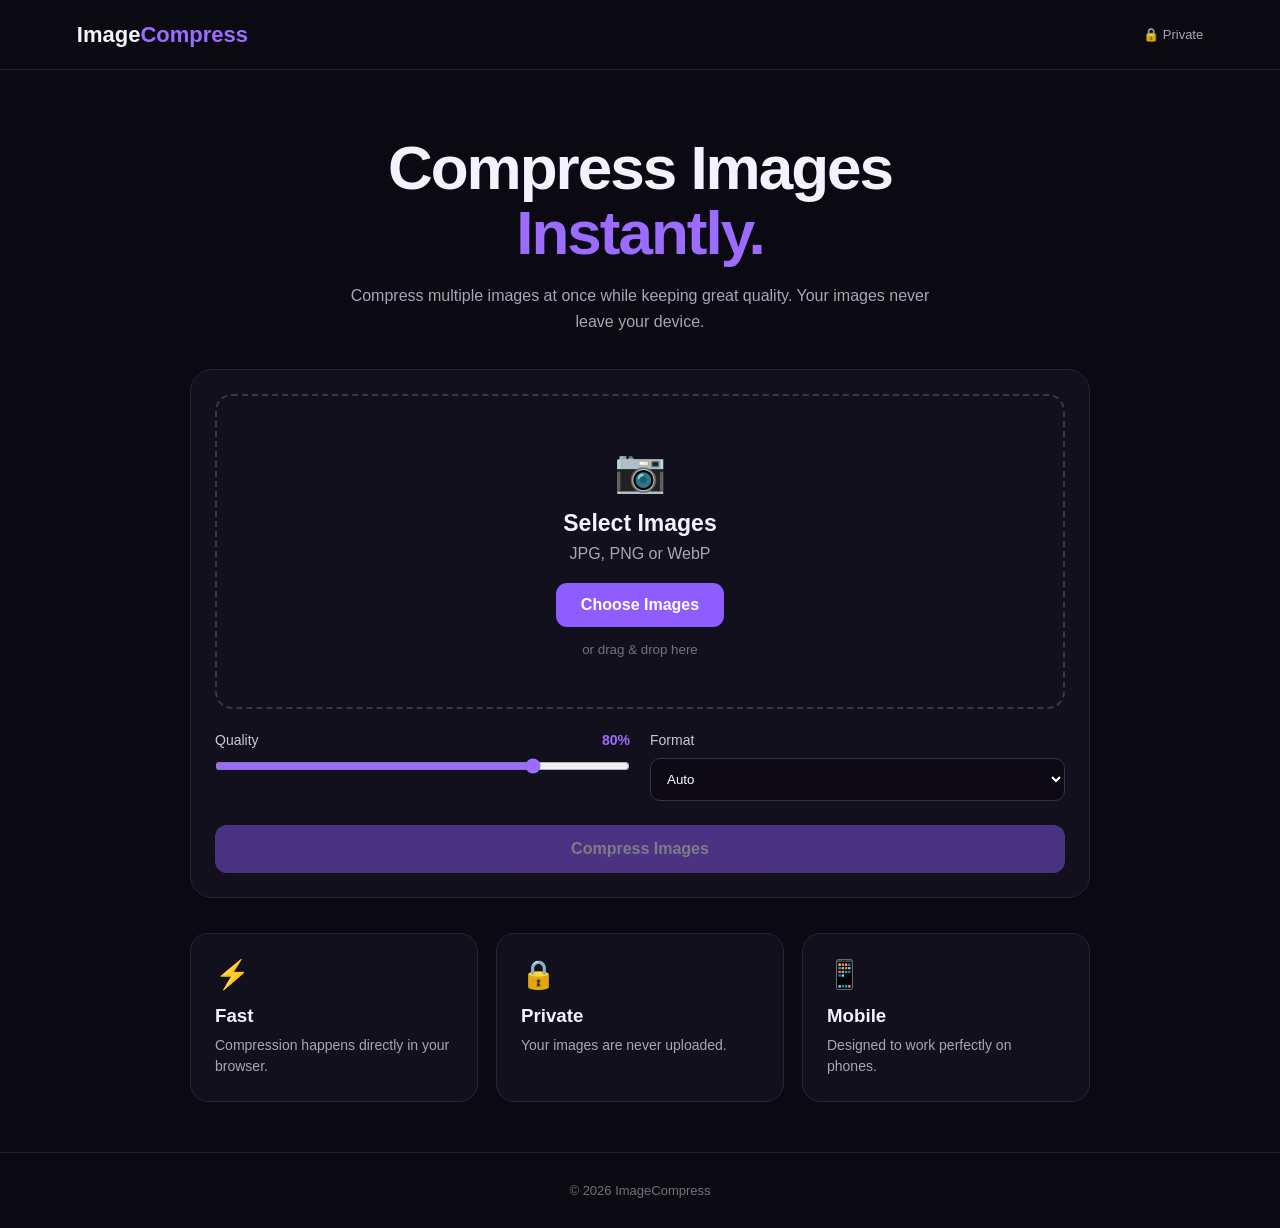
==== commit c5fcdae0: "Update index.html" ====
--- a/index.html
+++ b/index.html
@@ -1,6 +1,5 @@
 <!DOCTYPE html>
 <html lang="en">
-
 <head>
     <meta charset="UTF-8">
     <meta name="viewport" content="width=device-width, initial-scale=1.0">
@@ -23,12 +22,17 @@
 <main>
 
     <section class="hero">
-        <h1>Compress Images<br><span>Instantly.</span></h1>
+
+        <h1>
+            Compress Images<br>
+            <span>Instantly.</span>
+        </h1>
 
         <p>
-            Compress one or multiple images while keeping great quality.
+            Compress multiple images at once while keeping great quality.
             Your images never leave your device.
         </p>
+
     </section>
 
 
@@ -54,20 +58,28 @@
                 hidden
             >
 
-            <small>or drag & drop your images here</small>
-
-        </div>
-
-
-        <div id="fileList" class="file-list"></div>
+            <small>
+                or drag & drop here
+            </small>
+
+        </div>
+
+
+        <div id="fileList"></div>
 
 
         <div class="controls">
 
             <div>
+
                 <label>
+
                     Quality
-                    <b id="qualityValue">80%</b>
+
+                    <b id="qualityValue">
+                        80%
+                    </b>
+
                 </label>
 
                 <input
@@ -77,18 +89,36 @@
                     max="100"
                     value="80"
                 >
+
             </div>
 
 
             <div>
-                <label for="format">Format</label>
+
+                <label for="format">
+                    Format
+                </label>
 
                 <select id="format">
-                    <option value="auto">Auto</option>
-                    <option value="jpeg">JPG</option>
-                    <option value="webp">WebP</option>
-                    <option value="png">PNG</option>
+
+                    <option value="auto">
+                        Auto
+                    </option>
+
+                    <option value="jpeg">
+                        JPG
+                    </option>
+
+                    <option value="webp">
+                        WebP
+                    </option>
+
+                    <option value="png">
+                        PNG
+                    </option>
+
                 </select>
+
             </div>
 
         </div>
@@ -104,9 +134,75 @@
     <section class="results" id="results">
 
         <div class="result-title">
-            <h2>Compression Results</h2>
-            <span id="savings">Waiting...</span>
-        </div>
+
+            <h2>
+                Compression Result
+            </h2>
+
+            <span id="savings">
+                Waiting...
+            </span>
+
+        </div>
+
+
+        <!-- TOTAL SUMMARY -->
+
+        <div class="summary">
+
+            <div class="summary-item">
+
+                <strong id="totalImages">
+                    0
+                </strong>
+
+                <span>
+                    Images
+                </span>
+
+            </div>
+
+
+            <div class="summary-item">
+
+                <strong id="totalOriginal">
+                    0 B
+                </strong>
+
+                <span>
+                    Original
+                </span>
+
+            </div>
+
+
+            <div class="summary-item">
+
+                <strong id="totalCompressed">
+                    0 B
+                </strong>
+
+                <span>
+                    Compressed
+                </span>
+
+            </div>
+
+
+            <div class="summary-item">
+
+                <strong id="totalSaved">
+                    0 B
+                </strong>
+
+                <span>
+                    Saved
+                </span>
+
+            </div>
+
+        </div>
+
 
         <div id="resultsList"></div>
 
@@ -116,21 +212,47 @@
     <section class="features">
 
         <div>
+
             <strong>⚡</strong>
-            <h3>Fast</h3>
-            <p>Compression happens directly in your browser.</p>
-        </div>
+
+            <h3>
+                Fast
+            </h3>
+
+            <p>
+                Compression happens directly in your browser.
+            </p>
+
+        </div>
+
 
         <div>
+
             <strong>🔒</strong>
-            <h3>Private</h3>
-            <p>Your images are never uploaded.</p>
-        </div>
+
+            <h3>
+                Private
+            </h3>
+
+            <p>
+                Your images are never uploaded.
+            </p>
+
+        </div>
+
 
         <div>
+
             <strong>📱</strong>
-            <h3>Mobile</h3>
-            <p>Designed to work perfectly on phones.</p>
+
+            <h3>
+                Mobile
+            </h3>
+
+            <p>
+                Designed to work perfectly on phones.
+            </p>
+
         </div>
 
     </section>
@@ -139,11 +261,13 @@
 
 
 <footer>
+
     © 2026 ImageCompress
+
 </footer>
 
 
-<script src="script.js?v=5"></script>
+<script src="script.js?v=6"></script>
 
 </body>
 </html>
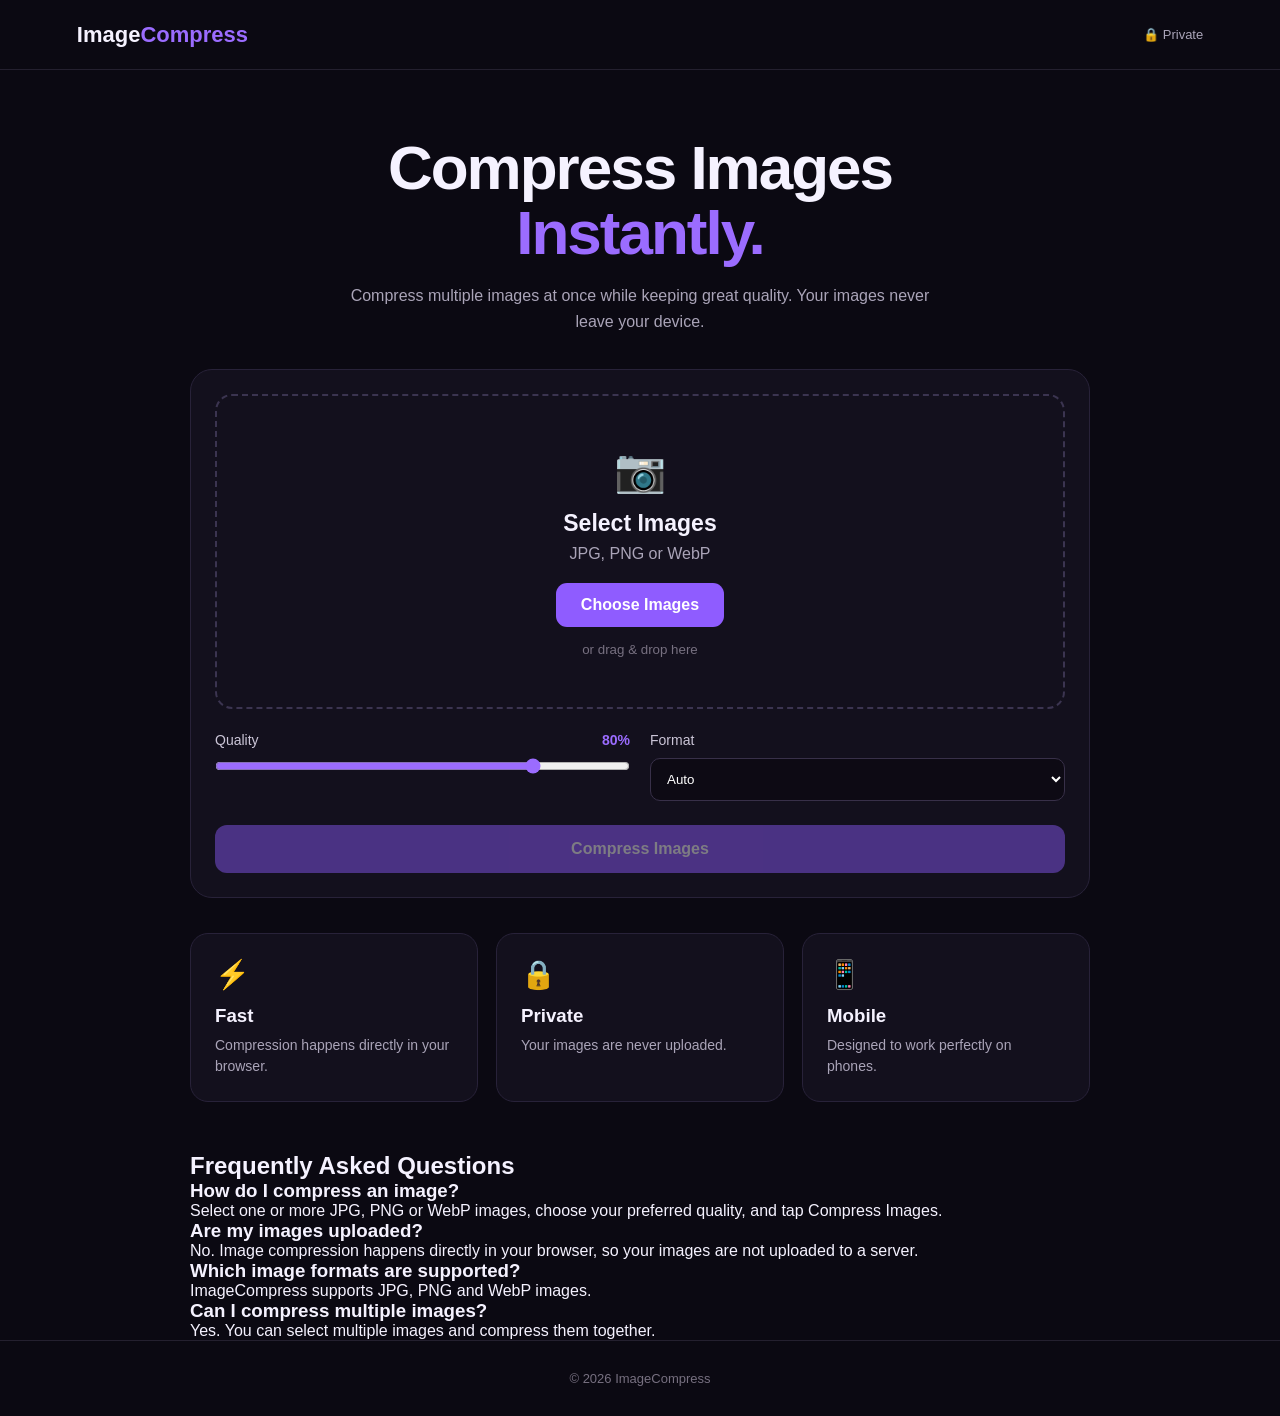
==== commit 404fca5c: "Update index.html" ====
--- a/index.html
+++ b/index.html
@@ -1,16 +1,74 @@
 <!DOCTYPE html>
 <html lang="en">
 <head>
+
     <meta charset="UTF-8">
-    <meta name="viewport" content="width=device-width, initial-scale=1.0">
-
-    <title>ImageCompress - Free Online Image Compressor</title>
-
-    <meta name="description"
-        content="Compress multiple JPG, PNG and WebP images online for free. Fast, private and works directly in your browser.">
+
+    <meta
+        name="viewport"
+        content="width=device-width, initial-scale=1.0"
+    >
+
+    <title>
+        Free Image Compressor Online - Compress JPG, PNG & WebP
+    </title>
+
+    <meta
+        name="description"
+        content="Compress JPG, PNG and WebP images online for free. Compress multiple images at once with adjustable quality. Fast, private and no uploads."
+    >
+
+    <meta
+        name="keywords"
+        content="image compressor, compress image, image compression, JPG compressor, PNG compressor, WebP compressor, online image compressor"
+    >
+
+    <meta
+        name="robots"
+        content="index, follow"
+    >
+
+    <link
+        rel="canonical"
+        href="https://dharup347-source.github.io/image-compressor/"
+    >
+
+
+    <!-- Open Graph -->
+
+    <meta
+        property="og:title"
+        content="Free Image Compressor Online"
+    >
+
+    <meta
+        property="og:description"
+        content="Compress JPG, PNG and WebP images online for free. Fast, private and works directly in your browser."
+    >
+
+    <meta
+        property="og:type"
+        content="website"
+    >
+
+    <meta
+        property="og:url"
+        content="https://dharup347-source.github.io/image-compressor/"
+    >
+
+
+    <!-- Theme -->
+
+    <meta
+        name="theme-color"
+        content="#0b0912"
+    >
+
 
     <link rel="stylesheet" href="style.css">
+
 </head>
+
 
 <body>
 
@@ -257,6 +315,70 @@
 
     </section>
 
+
+    <!-- FAQ -->
+
+    <section class="faq">
+
+        <h2>Frequently Asked Questions</h2>
+
+
+        <div class="faq-item">
+
+            <h3>
+                How do I compress an image?
+            </h3>
+
+            <p>
+                Select one or more JPG, PNG or WebP images, choose your
+                preferred quality, and tap Compress Images.
+            </p>
+
+        </div>
+
+
+        <div class="faq-item">
+
+            <h3>
+                Are my images uploaded?
+            </h3>
+
+            <p>
+                No. Image compression happens directly in your browser,
+                so your images are not uploaded to a server.
+            </p>
+
+        </div>
+
+
+        <div class="faq-item">
+
+            <h3>
+                Which image formats are supported?
+            </h3>
+
+            <p>
+                ImageCompress supports JPG, PNG and WebP images.
+            </p>
+
+        </div>
+
+
+        <div class="faq-item">
+
+            <h3>
+                Can I compress multiple images?
+            </h3>
+
+            <p>
+                Yes. You can select multiple images and compress them
+                together.
+            </p>
+
+        </div>
+
+    </section>
+
 </main>
 
 
--- a/style.css
+++ b/style.css
@@ -406,4 +406,41 @@
     .features {
         grid-template-columns: 1fr;
     }
+
+/* V6 SUMMARY */
+
+.summary {
+    display: grid;
+    grid-template-columns: repeat(4, 1fr);
+    gap: 12px;
+    margin-bottom: 22px;
+}
+
+.summary-item {
+    background: #0d0a14;
+    border: 1px solid #282239;
+    border-radius: 14px;
+    padding: 16px 10px;
+    text-align: center;
+}
+
+.summary-item strong {
+    display: block;
+    color: #b99cff;
+    font-size: 18px;
+    margin-bottom: 6px;
+}
+
+.summary-item span {
+    color: #aaa4b8;
+    font-size: 12px;
+}
+
+
+@media (max-width: 650px) {
+
+    .summary {
+        grid-template-columns: 1fr 1fr;
+    }
+
 }
